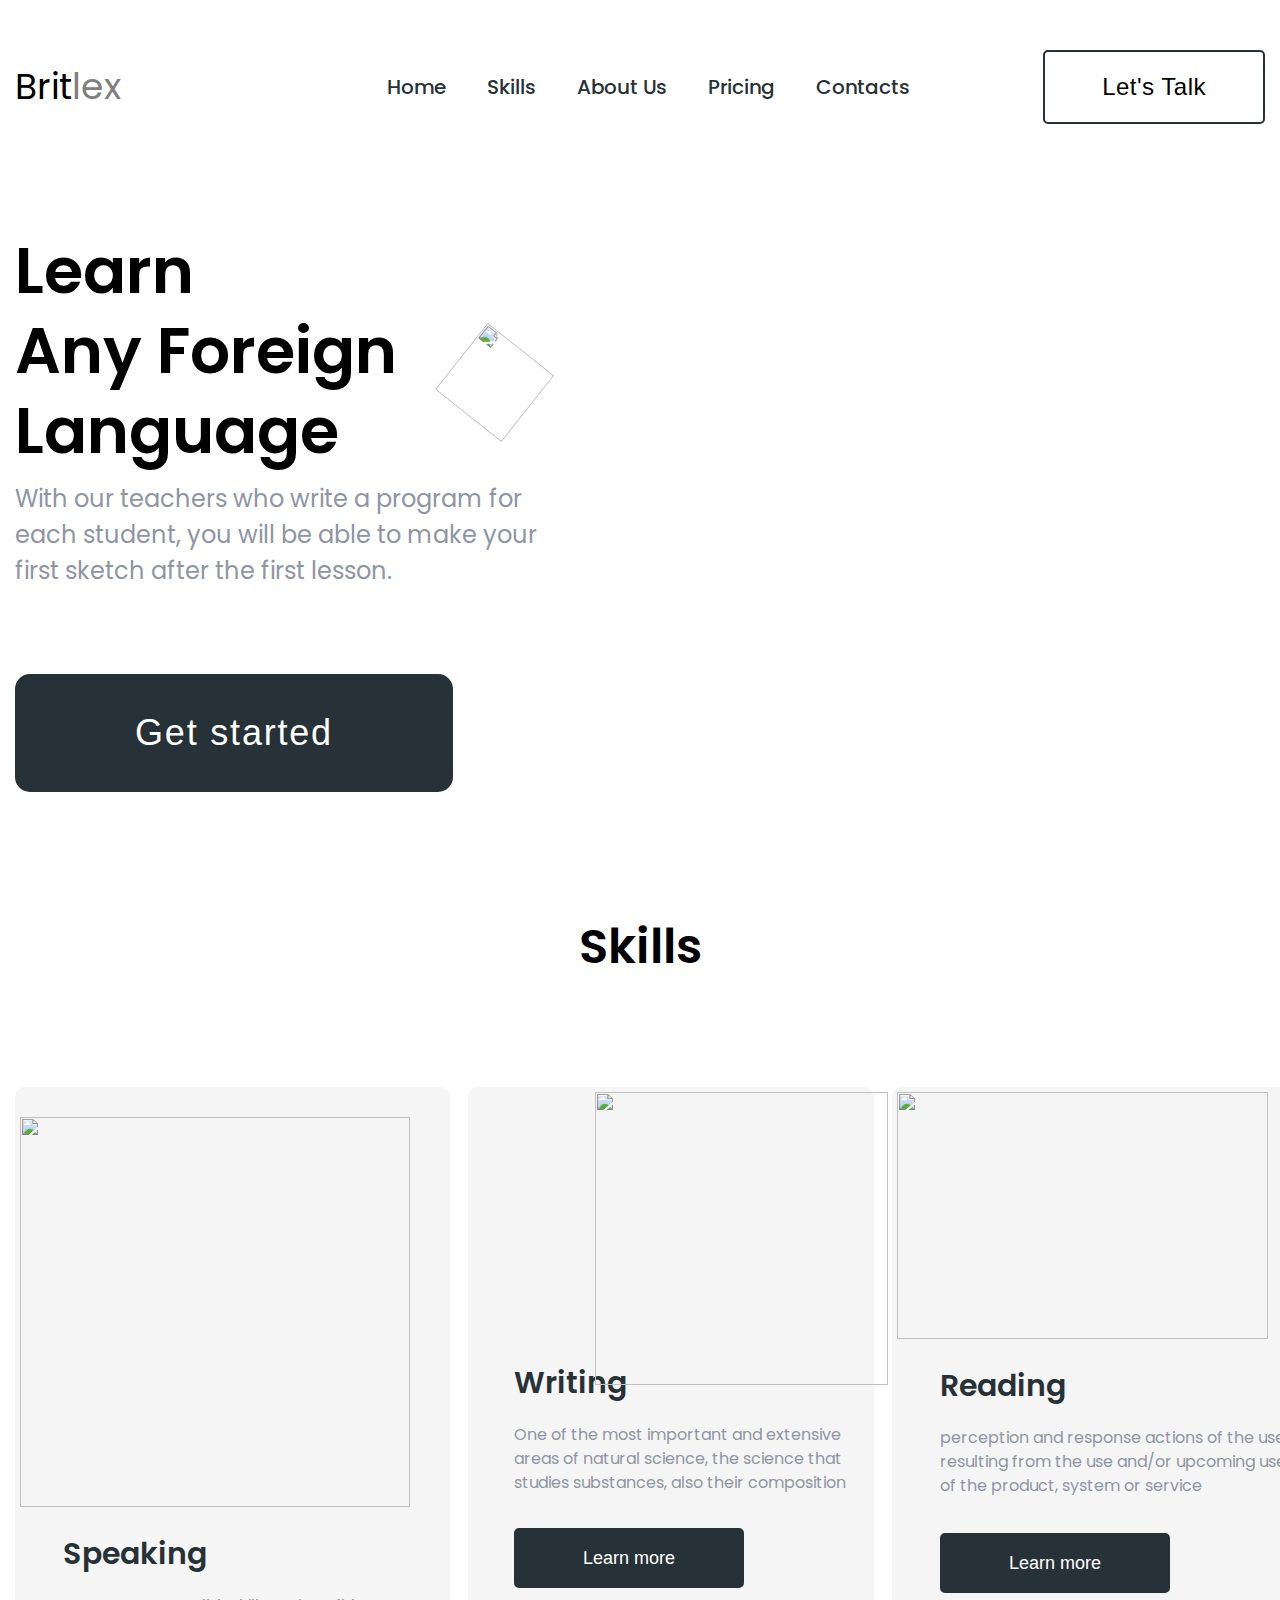
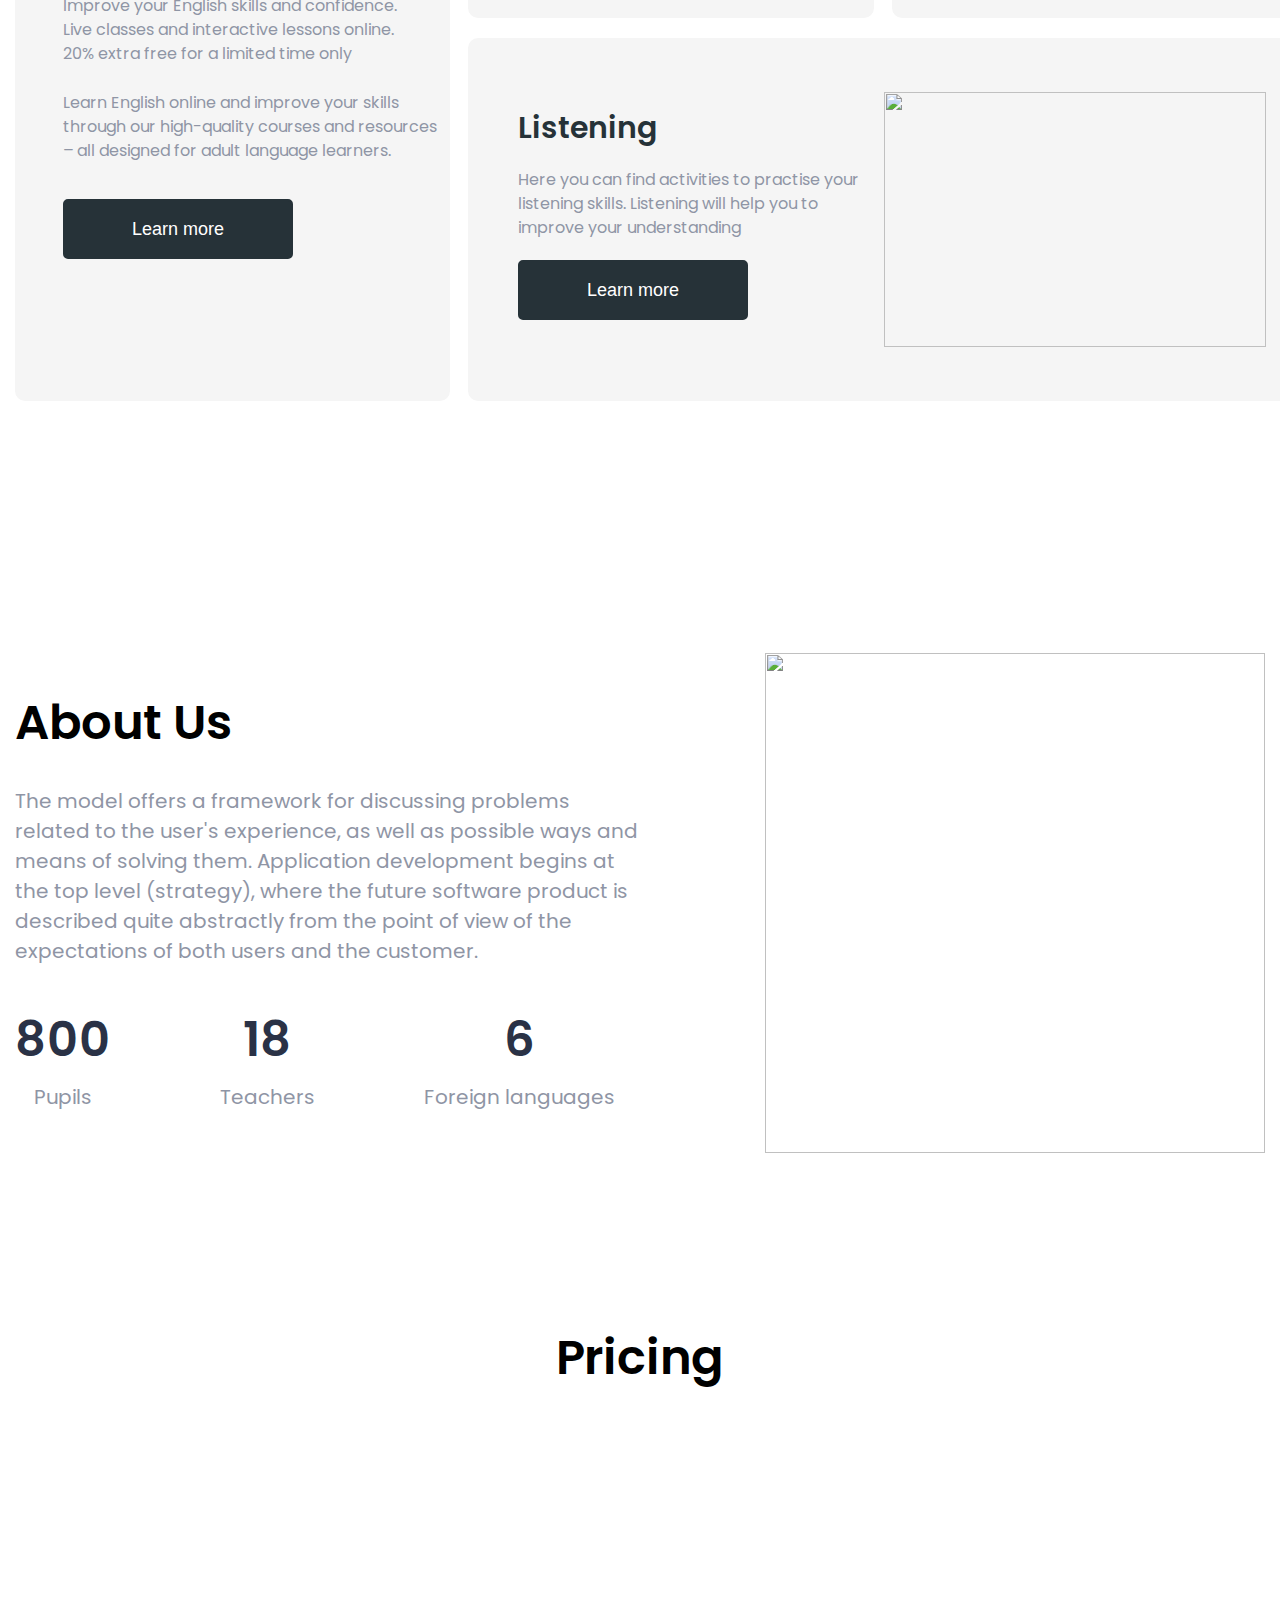
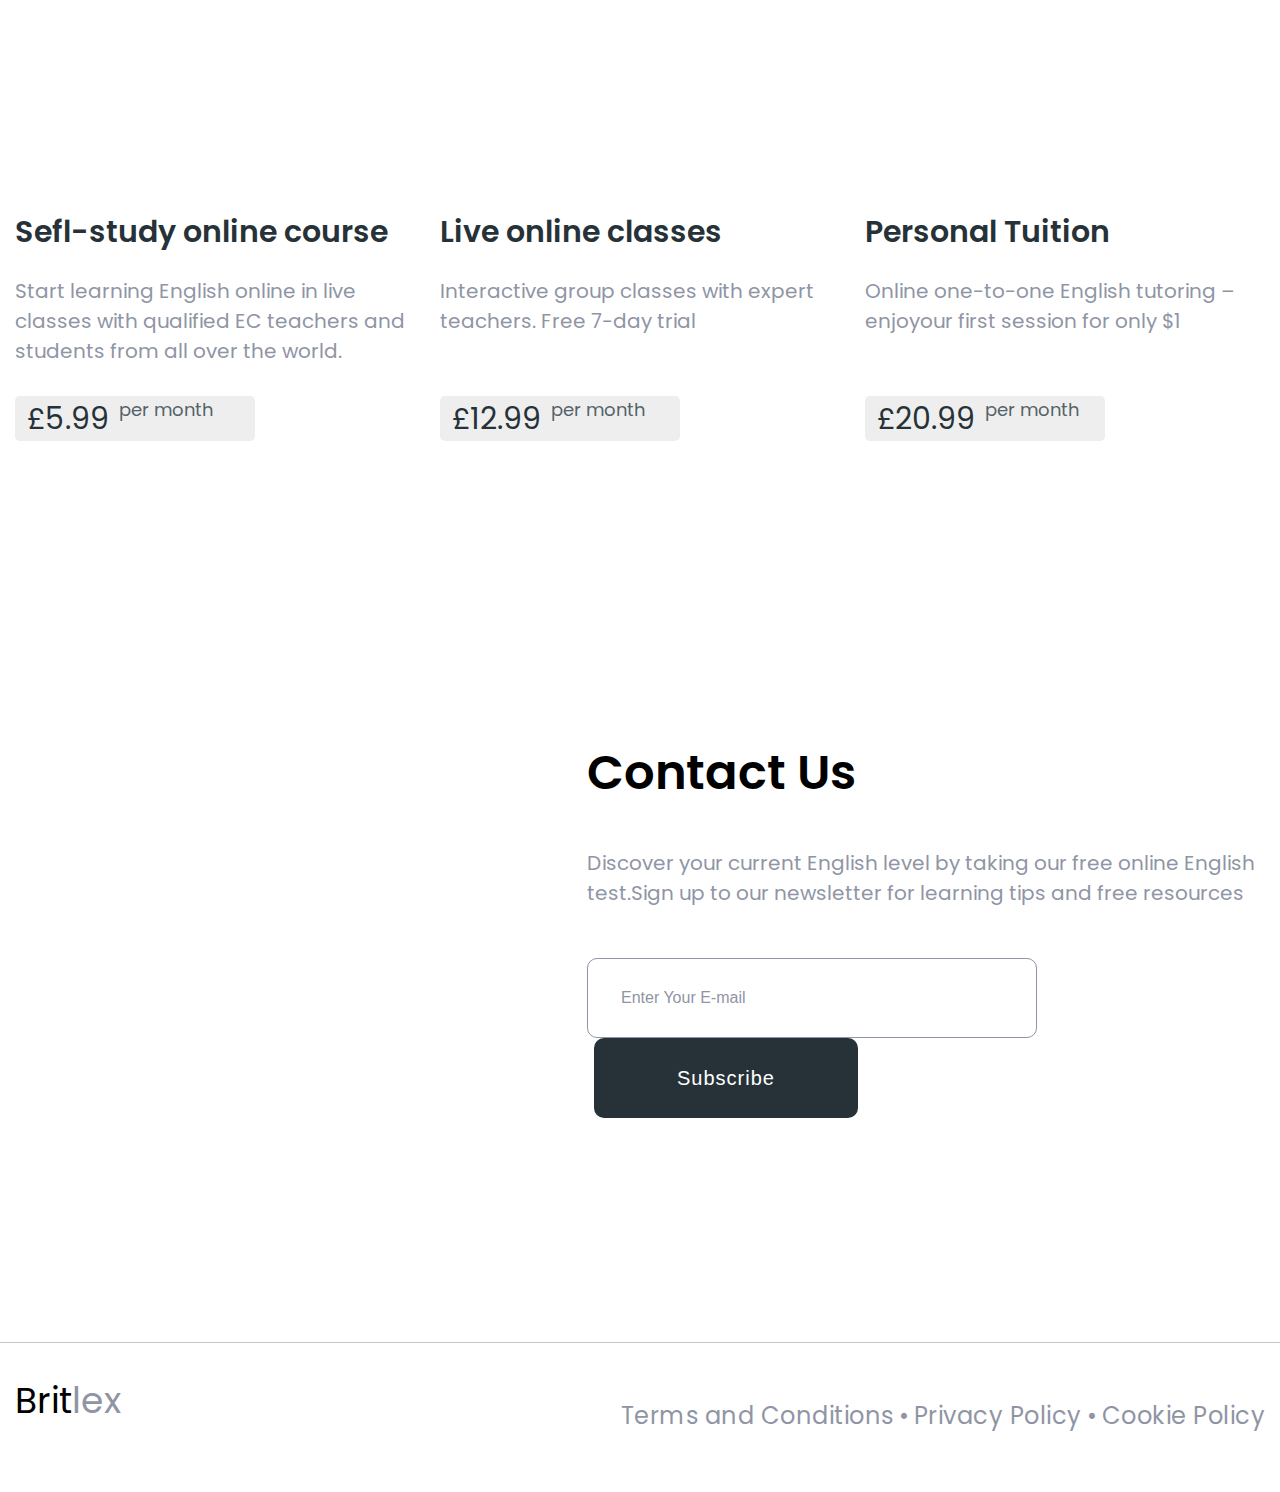
==== index.html @ 501314ec "1321" ====
<!DOCTYPE html>
<html lang="en">
<head>
    <meta charset="UTF-8">
    <meta http-equiv="X-UA-Compatible" content="IE=edge">
    <meta name="viewport" content="width=device-width, initial-scale=1.0">
    <title>Document</title>
    <link rel="stylesheet" href="styles/index.css">
</head>
<body>
    <header class="header header--main">
        <div class="container header__container">
            <a href="#" class="logo">Brit<span>lex</span></a>
            <div class="header__burger">
                <span></span>
            </div>
        <nav class="nav">
            <ul class="nav__list list-reset">
                <li class="nav__item"><a href="#" class="nav__link">Home</a></li>
                <li class="nav__item"><a href="#" class="nav__link">Skills</a></li>
                <li class="nav__item"><a href="#" class="nav__link">About Us </a></li>
                <li class="nav__item"><a href="#" class="nav__link"> Pricing</a></li>
                <li class="nav__item"><a href="#" class="nav__link">Contacts</a></li>
            </ul>
        </nav>
            <button class="btn-reset header__btn">Let's Talk</button>
        </div>
    </header>
    <section class="hero">
        <div class="container">
        <div class="hero__text">
           <div class="hero__text__head">
            <h1 class="hero__text__head__main">Learn<br> Any Foreign<br> Language</h1>
            <img class="hero__text__head__img" src="resorces/hero-bulb.png" alt="">
           </div>
            <p class="hero__descr">With our teachers who write a program for each student, you will be able to make your first sketch after the first lesson.</p>
            <button class="btn-reset hero__button">Get started</button>
        </div>
        <div class="hero__content">
            <img src="resorces/hero-img.png" alt="" class="hero__img">
        </div>
    </div>    
    </section>
    <section class="skills">
        <div class="container">
            <h2 class="skills__text">Skills</h2>
            <div class="skills__blocks">
                <div class="skills__blocks-item item__speaking">
                    <div class="speaking-img">
                    <img src="resorces/speaking.png" alt="" class="item__speaking-img">
                    </div>
                    <div class="speaking-text">
                    <h6 class="skills__blocks-text ">Speaking</h6>
                    <p class="skills__blocks-descr ">Improve your English skills and confidence. Live classes and interactive lessons online. 20% extra free for a limited time only</p>
                    <p class="skills__blocks-descr__second">Learn English online and improve your skills through our high-quality courses and resources – all designed for adult language learners.</p>
                    <button class="btn-reset skills__btn">Learn more</button>
                    </div>
                </div>
                <div class="skills__blocks-item item__writing">
                    <div class="writing-img">
                    <img src="resorces/writing.png" alt="" class="item__writing-img">
                </div>
                <div class="writing-text">
                    <h6 class="skills__blocks-text ">Writing</h6>
                    <p class="skills__blocks-descr">One of the most important and extensive areas of natural science, the science that studies substances, also their composition </p>
                    <button class="btn-reset skills__btn" >Learn more</button>
                </div>
                </div>
                <div class="skills__blocks-item item__reading">
                    <div class="reading img">
                    <img src="resorces/reading.png" alt="" class="item__reading-img">
                    </div>
                    <div class="reading-text">
                    <h6 class="skills__blocks-text">Reading</h6>
                    <p class="skills__blocks-descr">perception and response actions of the user resulting from the use and/or upcoming use of the product, system or service</p>
                    <button class="btn-reset skills__btn" >Learn more</button>
                </div>
                </div>
                <div class="skills__blocks-item item__listening">
                    <div class="listening-text">
                    <h6 class="skills__blocks-text">Listening</h6>
                    <p class="skills__blocks-descr">Here you can find activities to practise your listening skills. Listening will help you  to improve your understanding </p>
                    <button class="btn-reset skills__btn" >Learn more</button>
                    </div>
                    <div class="listening-img">
                    <img src="resorces/listening.png" alt="" class="item__listening-img">
                    </div>
                </div>
            </div>
        </div>
    </section>
    <section class="about">
        <div class="container">
            <div class="about__blocks-text">
            <h2 class="about__text">About Us</h2>
            <p class="about__text-descr">The model offers a framework for discussing problems related to the user's experience, as well as possible ways and means of solving them. Application development begins at the top level (strategy), where the future software product is described quite abstractly from the point of view of the expectations of both users and the customer.
                <div class="about__text-info">
                    <p class="about-info">800<br><span>Pupils</span></p>
                    <p class="about-info">18<br><span>Teachers</span></p>
                    <p class="about-info">6<br><span>Foreign languages</span></p>
                </div>
            </p>
            </div>
            <div class="about__blocks-img">
                <img class="about-img" src="resorces/about.png" alt="">
            </div>
        </div>
    </section>
    <section class="pricing">
        <div class="container">
        <h1 class="pricing-head">Pricing</h1>
        <div class="pricing__blocks">
            <div class="pricing__blocks-list">
                <div class="pricing__blocks-items">
                <img src="resorces/pricing-self.png" alt="" class="pricing__blocks-item">
            </div>
                <h2 class="pricing__blocks-head">Sefl-study online course</h2>
                <p class="pricing__blocks-descr ">Start learning English online in live classes with qualified EC teachers and students from all over the world.</p>
                <p class="pricing__blocks-prices "> £5.99 <span>per month</span></p>
            </div>
            <div class="pricing__blocks-list">
                <div class="pricing__blocks-items">
                <img src="resorces/pricing-classes.png" alt="" class="pricing__blocks-item">
                </div>
                <h2 class="pricing__blocks-head pricing-item">Live online classes</h2>
                <p class="pricing__blocks-descr ">Interactive group classes with expert teachers. Free 7-day trial</p>
                <p class="pricing__blocks-prices ">£12.99 <span>per month</span></p>
            </div>
            <div class="pricing__blocks-list">
                <div class="pricing__blocks-items">
                <img src="resorces/pricing-personal.png" alt="" class="pricing__blocks-item">
            </div>
                <h2 class="pricing__blocks-head ">Personal Tuition</h2>
                <p class="pricing__blocks-descr ">Online one-to-one English tutoring – enjoyour first session for only $1</p>
                <p class="pricing__blocks-prices ">£20.99 <span> per month</span></p>
            </div>
        </div>
        </div>
    </section>

    <section class="contacts">
        <div class="container">
            <div class="contacts__block-img">
                <img src="resorces/contacts.png" alt="" class="contacts-img">
            </div>
            <div class="contacts__block-main">
                <h2 class="contacts-head">Contact Us</h2>
                <p class="contacts-descr">Discover your current English level by taking our free online English test.Sign up to our newsletter for learning tips and free resources</p>
                <div class="contacts__block-email">
                    <input type="email" class="contacts-mail" name="user_mail"value="Enter Your E-mail">
                    <button class="btn-reset contacts-btn">Subscribe</button>
                </div>
            </div>
        </div>
    </section>
    <section class="privacy">
        <div class="container">
            <div class="privacy-logo">
                <a href="#" class="privacy-logo__text">Brit<span>lex</span></a>
            </div>
            <div class="privacy-links__list">
                <nav class="privacy-nav">
                <ul class="privacy-nav__list list-reset">
                <li class="privacy-nav__item"><a href="#" class="privacy-nav__link">Terms and Conditions</a><span>•</span></li>
                <li class="privacy-nav__item"><a href="#" class="privacy-nav__link">Privacy Policy</a><span>•</span></li>
                <li class="privacy-nav__item"><a href="#" class="privacy-nav__link">Cookie Policy</a></li>
                </ul>
                </nav>
            </div>
        </div>
    </section>
    <script src="scripts/scripts.js"></script>
</body>
</html>
---- styles/index.css ----
@import url("https://fonts.googleapis.com/css2?family=Poppins:wght@300;400;500;600&display=swap");
html {
  -webkit-box-sizing: border-box;
          box-sizing: border-box;
}

*,
*::before,
*::after {
  -webkit-box-sizing: inherit;
          box-sizing: inherit;
}

body {
  margin: 0;
  font-family: "Poppins", sans-serif;
}

img {
  max-width: 100%;
}

h6, h5, h4, h3, h2, h1, p {
  margin: 0;
}

a {
  text-decoration: none;
}

.container {
  margin: 0 auto;
  padding: 0 15px;
  max-width: 1370px;
}

.list-reset {
  list-style: none;
  margin: 0;
  padding: 0;
}

.btn-reset {
  border: none;
  padding: 0;
  background: transparent;
  cursor: pointer;
}

.header {
  padding: 50px 0;
}

.header__container {
  display: -webkit-box;
  display: -ms-flexbox;
  display: flex;
  -webkit-box-align: center;
      -ms-flex-align: center;
          align-items: center;
  display: flex;
  align-items: center;
  -webkit-box-pack: justify;
      -ms-flex-pack: justify;
          justify-content: space-between;
}

.header--main {
  background-color: #fff;
}

.header .logo {
  color: black;
  font-style: normal;
  font-weight: normal;
  font-size: 36px;
  line-height: 54px;
}

.header .logo span {
  color: grey;
}

.header__btn {
  border: 2px solid #263238;
  -webkit-box-sizing: border-box;
          box-sizing: border-box;
  border-radius: 5px;
  padding: 17px 57px;
  font-size: 24px;
  line-height: 36px;
  letter-spacing: 0.5px;
  font-weight: 400;
  color: black;
}

.header__btn:hover {
  background-color: #263238;
  color: white;
  -webkit-transition: 0.3s;
  transition: 0.3s;
}

.nav__list {
  display: -webkit-box;
  display: -ms-flexbox;
  display: flex;
  -webkit-box-align: center;
      -ms-flex-align: center;
          align-items: center;
}

.nav__item:not(:last-child) {
  margin-right: 41px;
}

.nav__link {
  color: #263238;
  font-style: normal;
  font-weight: 500;
  font-size: 20px;
  line-height: 30px;
}

.hero {
  padding-bottom: 60px;
}

.hero .container {
  display: -ms-grid;
  display: grid;
  -ms-grid-columns: 50% 50%;
      grid-template-columns: 50% 50%;
}

.hero__text {
  padding-top: 66px;
  display: -ms-grid;
  display: grid;
  -ms-grid-rows: 221px 213px 133px;
      grid-template-rows: 221px 213px 133px;
}

.hero__text__head {
  display: -webkit-box;
  display: -ms-flexbox;
  display: flex;
  -webkit-box-align: center;
      -ms-flex-align: center;
          align-items: center;
}

.hero__text__head__main {
  font-style: normal;
  font-weight: 600;
  font-size: 64px;
  line-height: 80px;
}

.hero__text__head__img {
  margin-left: 55px;
  margin-top: 64px;
  width: 85.24px;
  height: 85.24px;
  -webkit-transform: rotate(38.44deg);
          transform: rotate(38.44deg);
}

.hero__descr {
  display: block;
  width: 550px;
  padding-top: 20px;
  padding-bottom: 10px;
  font-size: 24px;
  line-height: 36px;
  font-weight: 400;
  color: #8f95a5;
}

.hero__button {
  -webkit-box-sizing: border-box;
          box-sizing: border-box;
  border-radius: 15px;
  background-color: #263238;
  border: 3px solid #263238;
  padding: 17px 57px;
  font-weight: 300;
  font-size: 36px;
  line-height: 54px;
  width: 438px;
  height: 118px;
  color: white;
  letter-spacing: 1.8px;
}

.hero__button:hover {
  background-color: white;
  color: #263238;
  border: 3px solid #263238;
  -webkit-transition: 0.3s;
  transition: 0.3s;
}

.hero__content {
  padding-left: 10px;
}

.skills .container {
  padding-top: 40px;
}

.skills__text {
  font-weight: 600;
  font-size: 48px;
  line-height: 80px;
  text-align: center;
}

.skills__blocks {
  padding-top: 100px;
  display: -ms-grid;
  display: grid;
  -ms-grid-columns: 435px auto;
      grid-template-columns: 435px auto;
  -ms-grid-rows: 531px 363px;
      grid-template-rows: 531px 363px;
  grid-gap: 20px 18px;
}

.skills__blocks-text {
  font-weight: 600;
  font-size: 30px;
  line-height: 80px;
  color: #263238;
}

.skills__blocks-descrspan {
  padding-top: 10px;
}

.skills__blocks-descr {
  width: 355px;
  font-size: 16px;
  line-height: 24px;
  font-weight: 400;
  color: #8f95a5;
}

.skills__blocks-descr__second {
  padding-top: 25px;
  font-size: 16px;
  line-height: 24px;
  font-weight: 400;
  color: #8f95a5;
}

.skills__blocks-padding {
  padding-left: 43px;
}

.skills__blocks .item__speaking {
  -ms-grid-row: 1;
  -ms-grid-row-span: 2;
  -ms-grid-column: 1;
  grid-area: 1/1/3/1;
}

.skills__blocks .item__speaking-img {
  height: 390px;
  width: 390px;
}

.skills__blocks .item__writing {
  -ms-grid-row: 1;
  -ms-grid-column: 2;
  grid-area: 1/2/1/2;
}

.skills__blocks .item__writing-img {
  width: 293px;
  height: 293px;
}

.skills__blocks .item__reading {
  -ms-grid-row: 1;
  -ms-grid-row-span: 1;
  -ms-grid-column: 3;
  grid-area: 1/3/2/3;
}

.skills__blocks .item__reading-img {
  width: 371px;
  height: 247px;
}

.skills__blocks .item__listening {
  -ms-grid-row: 2;
  -ms-grid-row-span: 1;
  -ms-grid-column: 2;
  -ms-grid-column-span: 2;
  grid-area: 2/2/3/4;
  display: -ms-grid;
  display: grid;
  -ms-grid-columns: 1fr 1fr;
      grid-template-columns: 1fr 1fr;
}

.skills__blocks .item__listening-img {
  width: 382px;
  height: 255px;
}

.skills__blocks-item {
  background-color: #f5f5f5;
  padding: 5px;
  border-radius: 10px;
}

.skills__btn {
  color: white;
  border: 2px solid #263238;
  background-color: #263238;
  width: 230px;
  height: 60px;
  border-radius: 5px;
  font-weight: 500;
  font-size: 18px;
  line-height: 27px;
}

.skills__btn:hover {
  background-color: white;
  color: #263238;
  -webkit-transition: 0.3s;
  transition: 0.3s;
}

.speaking-img {
  padding-top: 25px;
}

.speaking-text {
  padding-left: 43px;
}

.speaking-text button {
  margin: 36px 0;
}

.writing-img {
  position: absolute;
  padding-left: 122px;
}

.writing-text {
  padding-top: 251px;
  padding-left: 41px;
}

.writing-text button {
  margin: 33px 0;
}

.reading-text {
  padding-left: 43px;
}

.reading-text button {
  margin: 35px 0;
}

.listening-img {
  display: -webkit-box;
  display: -ms-flexbox;
  display: flex;
  -webkit-box-align: center;
      -ms-flex-align: center;
          align-items: center;
}

.listening-text {
  padding-top: 45px;
  padding-left: 45px;
}

.listening-text button {
  margin: 20px 0;
}

.about {
  padding-top: 252px;
}

.about .container {
  display: -ms-grid;
  display: grid;
  -ms-grid-columns: 1fr 1fr;
      grid-template-columns: 1fr 1fr;
}

.about__text {
  padding-top: 30px;
  font-weight: 600;
  font-size: 48px;
  line-height: 80px;
  color: black;
}

.about__text-descr {
  font-size: 20px;
  line-height: 30px;
  font-weight: 400;
  color: #8f95a5;
  padding-top: 23px;
}

.about-img {
  width: 500px;
  height: 500px;
  float: right;
}

.about__text-info {
  width: 600px;
  display: -webkit-box;
  display: -ms-flexbox;
  display: flex;
  -webkit-box-pack: justify;
      -ms-flex-pack: justify;
          justify-content: space-between;
  -webkit-box-align: start;
      -ms-flex-align: start;
          align-items: flex-start;
  margin: 0;
  line-height: 1;
}

.about-info {
  padding-top: 50px;
  text-align: center;
  font-weight: 600;
  font-size: 48px;
  margin: 0;
  color: #2a3246;
}

.about-info span {
  margin: 0;
  font-weight: 400;
  font-size: 20px;
  color: #8f95a5;
}

.pricing {
  height: 700px;
}

.pricing-head {
  padding-top: 165px;
  text-align: center;
  font-weight: 600;
  font-size: 48px;
  line-height: 80px;
  color: black;
}

.pricing__blocks {
  padding-top: 50px;
  display: -webkit-box;
  display: -ms-flexbox;
  display: flex;
  -webkit-box-pack: justify;
      -ms-flex-pack: justify;
          justify-content: space-between;
}

.pricing__blocks-head {
  padding-top: 20px;
  font-weight: 600;
  font-size: 30px;
  line-height: 48px;
  color: #263238;
}

.pricing__blocks-descr {
  display: block;
  height: 90px;
  width: 400px;
  padding-top: 20px;
  font-weight: 400;
  font-size: 20px;
  line-height: 30px;
  color: #8f95a5;
}

.pricing__blocks-prices {
  padding-left: 12px;
  margin-top: 50px;
  width: 240px;
  height: 45px;
  font-weight: 400;
  font-size: 30px;
  line-height: 45px;
  color: #263238;
  border-radius: 5px;
  background-color: #eeeeee;
}

.pricing__blocks-prices span {
  padding-left: 10px;
  position: absolute;
  float: top;
  font-weight: normal;
  font-size: 18px;
  line-height: 27px;
  color: #546269;
}

.pricing__blocks-item {
  display: block;
  margin-left: auto;
  margin-right: auto;
}

.pricing__blocks-items {
  height: 340px;
}

.contacts {
  padding-top: 460px;
  padding-bottom: 200px;
}

.contacts .container {
  display: -ms-grid;
  display: grid;
  -ms-grid-columns: 1fr 2fr;
      grid-template-columns: 1fr 2fr;
  grid-column-gap: 95px;
}

.contacts__block-img {
  width: 477px;
  height: 429px;
}

.contacts__block-email {
  padding-top: 50px;
}

.contacts-head {
  padding-top: 20px;
  font-weight: 600;
  font-size: 48px;
  line-height: 80px;
  color: black;
}

.contacts-descr {
  padding-top: 35px;
  font-weight: 400;
  font-size: 20px;
  line-height: 30px;
  color: #8f95a5;
}

.contacts-mail {
  width: 450px;
  height: 80px;
  border: 1px solid #8F95A5;
  -webkit-box-sizing: border-box;
          box-sizing: border-box;
  border-radius: 10px;
  font-size: 16px;
  line-height: 24px;
  color: #8f95a5;
  padding-left: 33px;
}

.contacts-btn {
  margin-left: 7px;
  border: 0;
  width: 264px;
  height: 80px;
  font-weight: 500;
  font-size: 20px;
  line-height: 30px;
  letter-spacing: 1px;
  color: white;
  background-color: #263238;
  border-radius: 10px;
  border: 2px solid #263238;
}

.contacts-btn:hover {
  background-color: #fff;
  color: #263238;
  -webkit-transition: 0.3s;
  transition: 0.3s;
}

.privacy .container {
  border-top: 1px solid #c4c4c4;
  display: -webkit-box;
  display: -ms-flexbox;
  display: flex;
  -webkit-box-pack: justify;
      -ms-flex-pack: justify;
          justify-content: space-between;
}

.privacy-logo {
  padding-top: 31px;
  padding-bottom: 64px;
}

.privacy-logo__text {
  color: black;
  font-weight: 400;
  font-size: 36px;
  line-height: 54px;
}

.privacy-logo__text span {
  color: #8f95a5;
}

.privacy-nav {
  margin-top: 55px;
  margin-bottom: 55px;
}

.privacy-nav__list {
  display: -webkit-box;
  display: -ms-flexbox;
  display: flex;
}

.privacy-nav__item {
  margin-left: 5px;
  color: #8f95a5;
}

.privacy-nav__item span {
  margin-left: 5px;
  font-weight: normal;
  font-size: 24px;
  line-height: 36px;
}

.privacy-nav__link {
  color: #8f95a5;
  font-weight: normal;
  font-size: 24px;
  line-height: 36px;
  letter-spacing: 0.5px;
}
/*# sourceMappingURL=index.css.map */
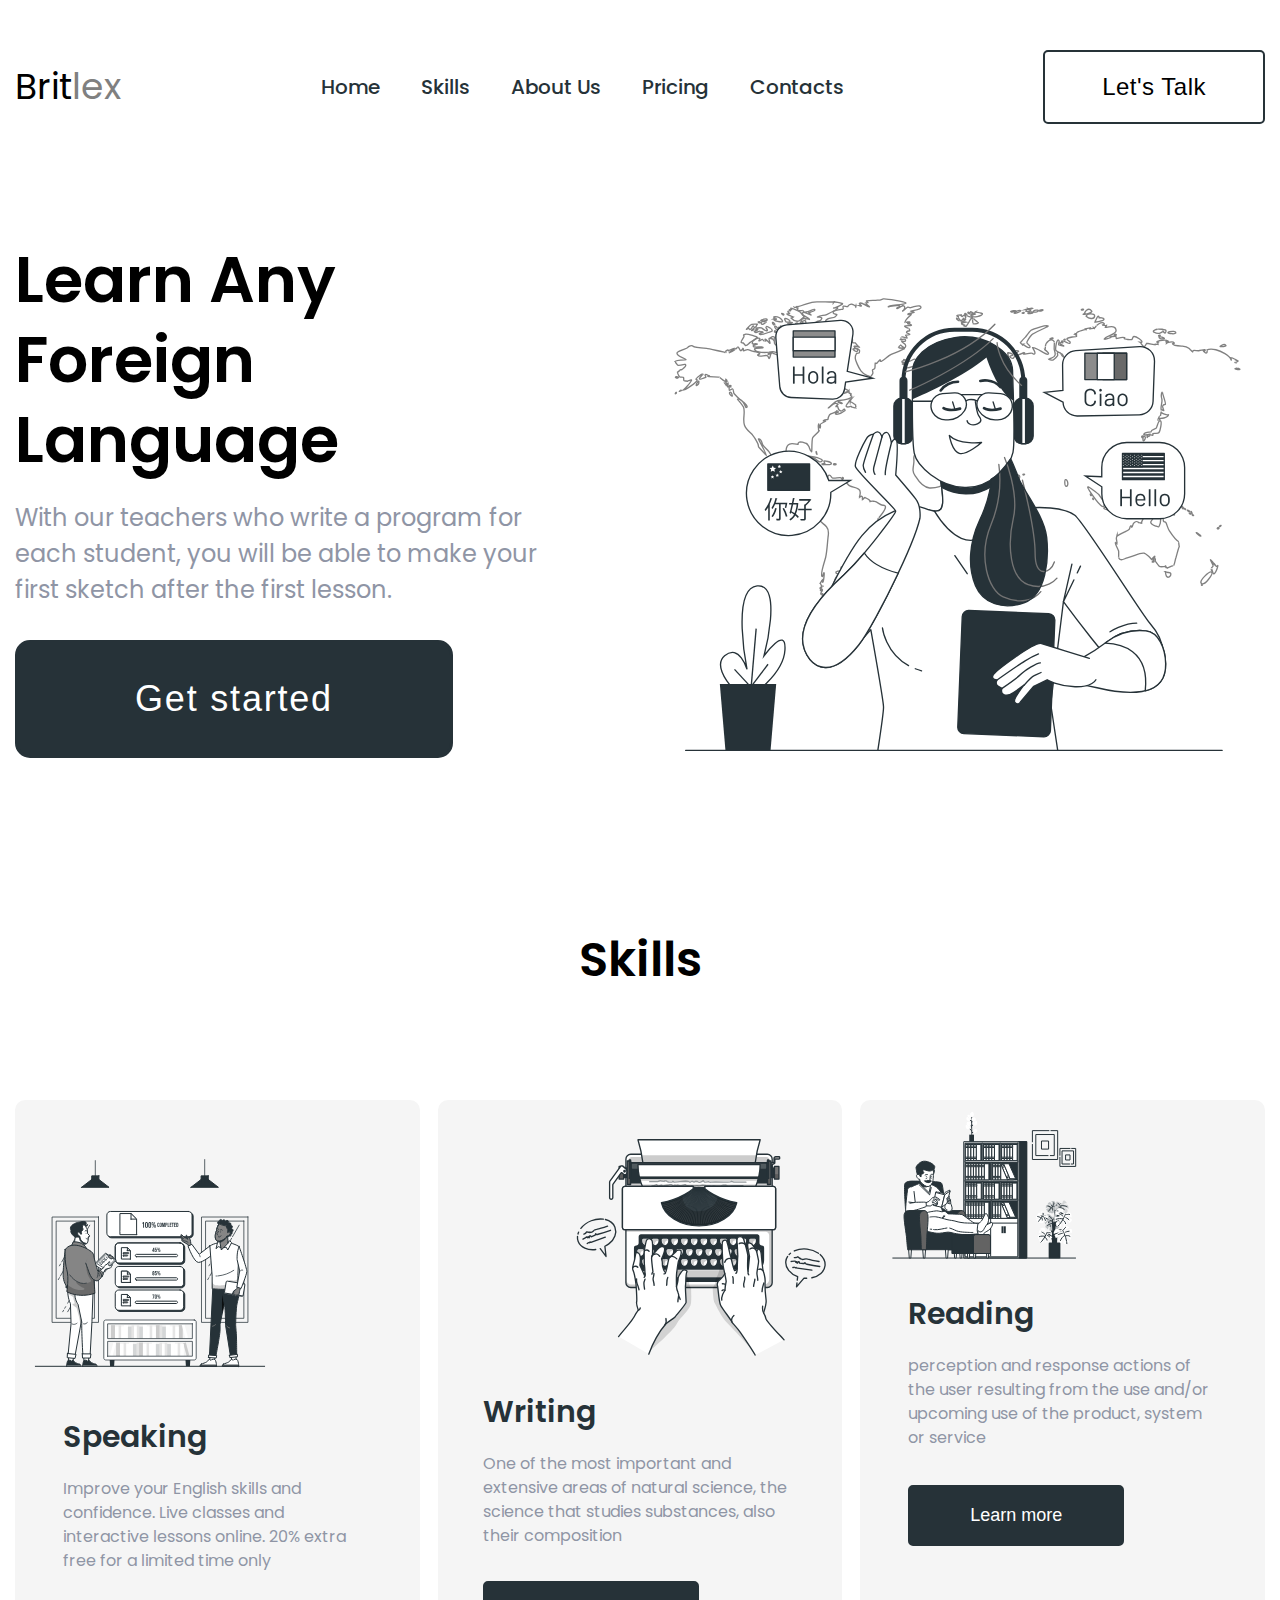
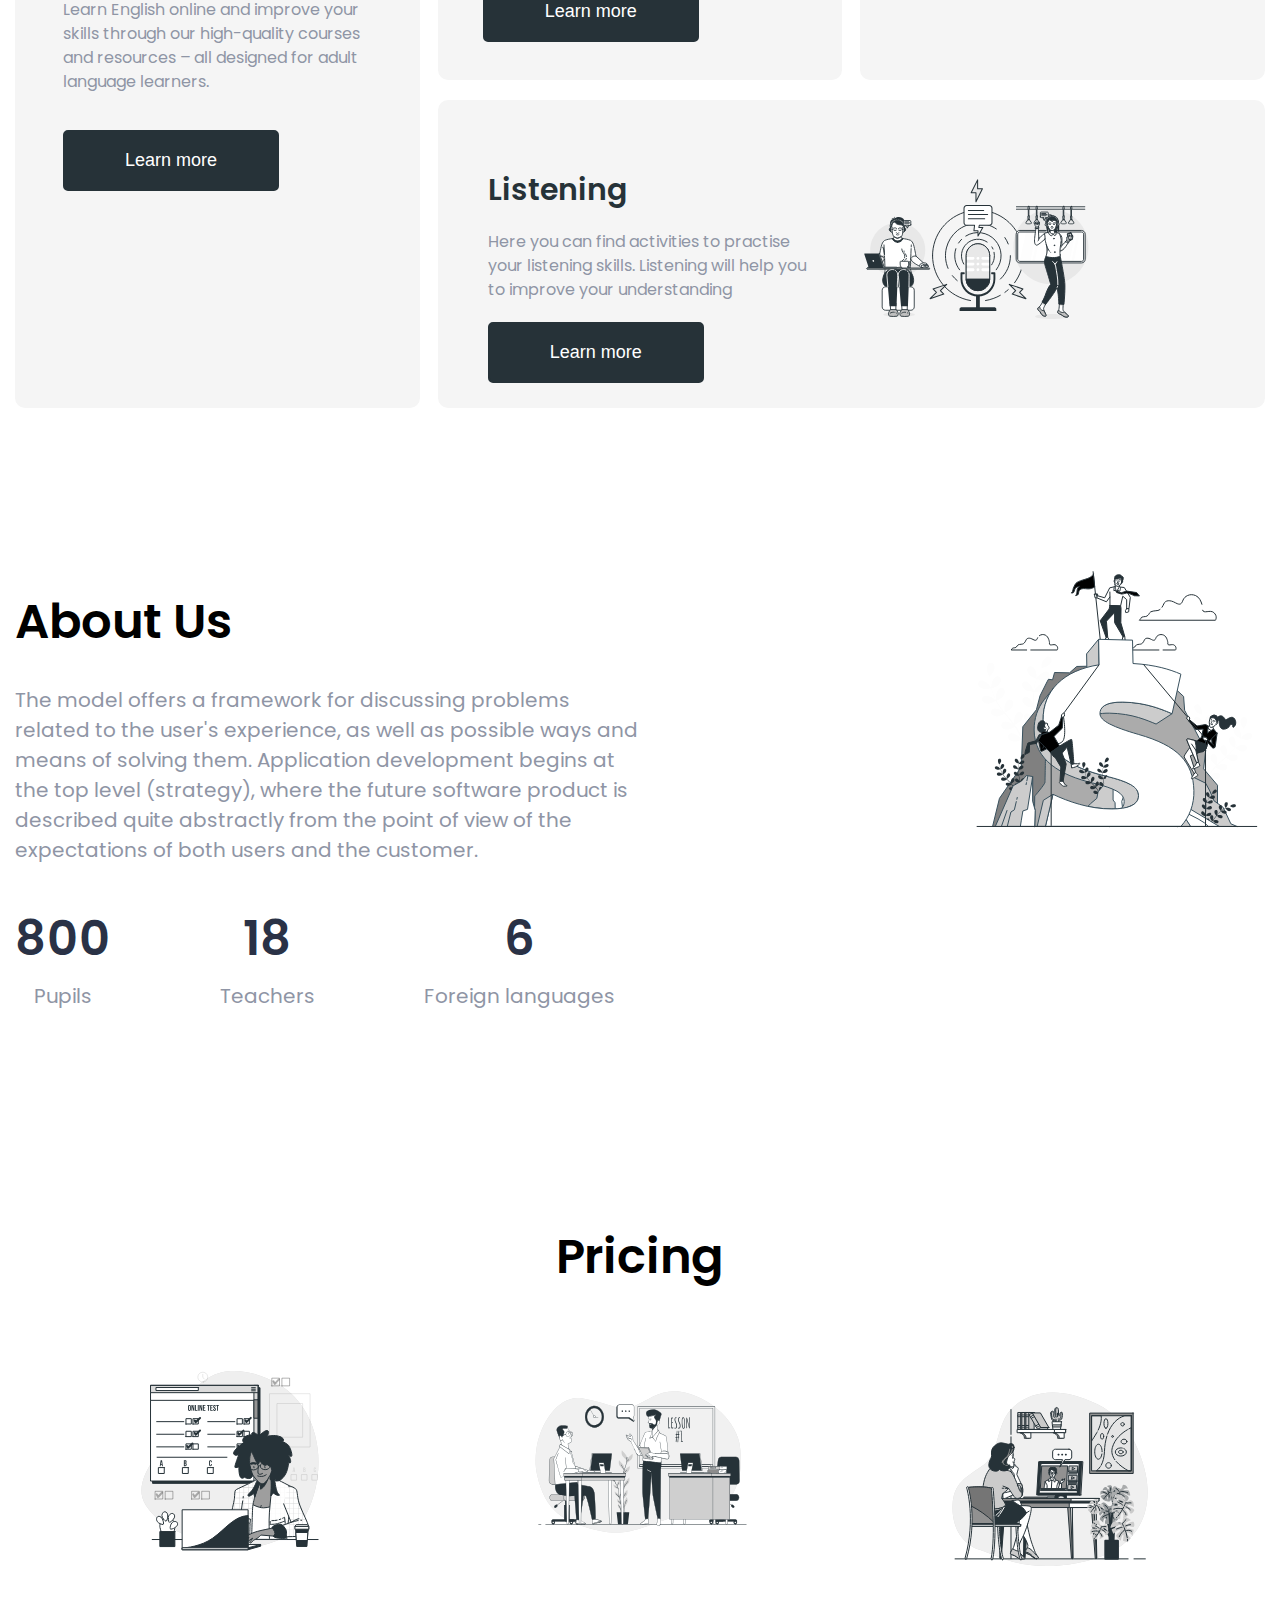
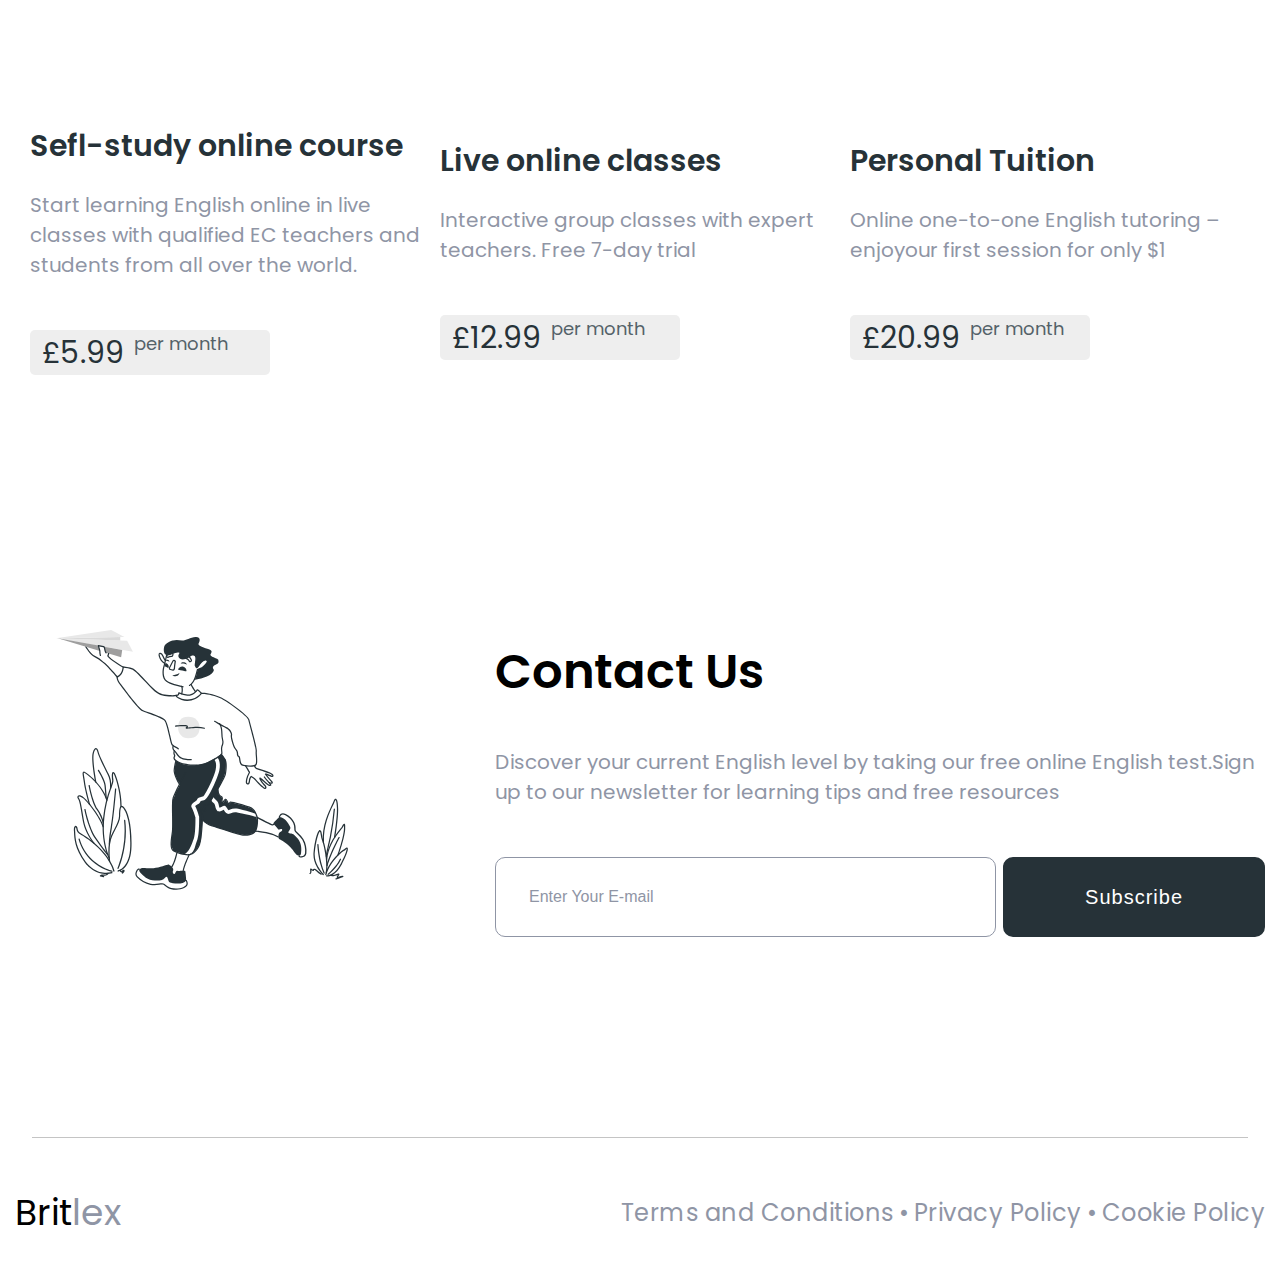
==== commit f75b3954: "1" ====
--- a/index.html
+++ b/index.html
@@ -10,34 +10,40 @@
 <body>
     <header class="header header--main">
         <div class="container header__container">
+            <div class="header__burger-blocks">
             <a href="#" class="logo">Brit<span>lex</span></a>
-            <div class="header__burger">
-                <span></span>
             </div>
+            <div class="header__burger-blocks">
         <nav class="nav">
             <ul class="nav__list list-reset">
                 <li class="nav__item"><a href="#" class="nav__link">Home</a></li>
                 <li class="nav__item"><a href="#" class="nav__link">Skills</a></li>
-                <li class="nav__item"><a href="#" class="nav__link">About Us </a></li>
-                <li class="nav__item"><a href="#" class="nav__link"> Pricing</a></li>
+                <li class="nav__item"><a href="#" class="nav__link">About Us</a></li>
+                <li class="nav__item"><a href="#" class="nav__link">Pricing</a></li>
                 <li class="nav__item"><a href="#" class="nav__link">Contacts</a></li>
             </ul>
         </nav>
+    </div>
+        <div class="header__burger-blocks">
             <button class="btn-reset header__btn">Let's Talk</button>
+            <div class="header__krest"></div>
+        </div>
+        </div>
+        <div class="header__burger">
+            <span></span>
         </div>
     </header>
     <section class="hero">
         <div class="container">
         <div class="hero__text">
            <div class="hero__text__head">
-            <h1 class="hero__text__head__main">Learn<br> Any Foreign<br> Language</h1>
-            <img class="hero__text__head__img" src="resorces/hero-bulb.png" alt="">
+            <h1 class="hero__text__head__main"><img class="hero__text__head__img" src="resorces/hero-bulb.png" alt="">Learn Any Foreign Language</h1>
            </div>
             <p class="hero__descr">With our teachers who write a program for each student, you will be able to make your first sketch after the first lesson.</p>
             <button class="btn-reset hero__button">Get started</button>
         </div>
         <div class="hero__content">
-            <img src="resorces/hero-img.png" alt="" class="hero__img">
+            <img src="resorces/hero-img.svg" alt="" class="hero__img">
         </div>
     </div>    
     </section>
@@ -47,7 +53,7 @@
             <div class="skills__blocks">
                 <div class="skills__blocks-item item__speaking">
                     <div class="speaking-img">
-                    <img src="resorces/speaking.png" alt="" class="item__speaking-img">
+                    <img src="resorces/speaking.svg" alt="" class="item__speaking-img">
                     </div>
                     <div class="speaking-text">
                     <h6 class="skills__blocks-text ">Speaking</h6>
@@ -58,7 +64,7 @@
                 </div>
                 <div class="skills__blocks-item item__writing">
                     <div class="writing-img">
-                    <img src="resorces/writing.png" alt="" class="item__writing-img">
+                    <img src="resorces/writing.svg" alt="" class="item__writing-img">
                 </div>
                 <div class="writing-text">
                     <h6 class="skills__blocks-text ">Writing</h6>
@@ -67,8 +73,8 @@
                 </div>
                 </div>
                 <div class="skills__blocks-item item__reading">
-                    <div class="reading img">
-                    <img src="resorces/reading.png" alt="" class="item__reading-img">
+                    <div class="reading-img">
+                    <img src="resorces/reading.svg" alt="" class="item__reading-img">
                     </div>
                     <div class="reading-text">
                     <h6 class="skills__blocks-text">Reading</h6>
@@ -83,7 +89,7 @@
                     <button class="btn-reset skills__btn" >Learn more</button>
                     </div>
                     <div class="listening-img">
-                    <img src="resorces/listening.png" alt="" class="item__listening-img">
+                    <img src="resorces/listening.svg" alt="" class="item__listening-img">
                     </div>
                 </div>
             </div>
@@ -93,16 +99,15 @@
         <div class="container">
             <div class="about__blocks-text">
             <h2 class="about__text">About Us</h2>
-            <p class="about__text-descr">The model offers a framework for discussing problems related to the user's experience, as well as possible ways and means of solving them. Application development begins at the top level (strategy), where the future software product is described quite abstractly from the point of view of the expectations of both users and the customer.
+            <p class="about__text-descr">The model offers a framework for discussing problems related to the user's experience, as well as possible ways and means of solving them. Application development begins at the top level (strategy), where the future software product is described quite abstractly from the point of view of the expectations of both users and the customer.</p>
                 <div class="about__text-info">
                     <p class="about-info">800<br><span>Pupils</span></p>
                     <p class="about-info">18<br><span>Teachers</span></p>
                     <p class="about-info">6<br><span>Foreign languages</span></p>
                 </div>
-            </p>
             </div>
             <div class="about__blocks-img">
-                <img class="about-img" src="resorces/about.png" alt="">
+                <img class="about-img" src="resorces/about.svg" alt="">
             </div>
         </div>
     </section>
@@ -112,7 +117,7 @@
         <div class="pricing__blocks">
             <div class="pricing__blocks-list">
                 <div class="pricing__blocks-items">
-                <img src="resorces/pricing-self.png" alt="" class="pricing__blocks-item">
+                <img src="resorces/pricing-self.svg" alt="" class="pricing__blocks-item">
             </div>
                 <h2 class="pricing__blocks-head">Sefl-study online course</h2>
                 <p class="pricing__blocks-descr ">Start learning English online in live classes with qualified EC teachers and students from all over the world.</p>
@@ -120,7 +125,7 @@
             </div>
             <div class="pricing__blocks-list">
                 <div class="pricing__blocks-items">
-                <img src="resorces/pricing-classes.png" alt="" class="pricing__blocks-item">
+                <img src="resorces/pricing-classes.svg" alt="" class="pricing__blocks-item">
                 </div>
                 <h2 class="pricing__blocks-head pricing-item">Live online classes</h2>
                 <p class="pricing__blocks-descr ">Interactive group classes with expert teachers. Free 7-day trial</p>
@@ -128,7 +133,7 @@
             </div>
             <div class="pricing__blocks-list">
                 <div class="pricing__blocks-items">
-                <img src="resorces/pricing-personal.png" alt="" class="pricing__blocks-item">
+                <img src="resorces/pricing-personal.svg" alt="" class="pricing__blocks-item">
             </div>
                 <h2 class="pricing__blocks-head ">Personal Tuition</h2>
                 <p class="pricing__blocks-descr ">Online one-to-one English tutoring – enjoyour first session for only $1</p>
@@ -141,7 +146,7 @@
     <section class="contacts">
         <div class="container">
             <div class="contacts__block-img">
-                <img src="resorces/contacts.png" alt="" class="contacts-img">
+                <img src="resorces/contacts.svg" alt="" class="contacts-img">
             </div>
             <div class="contacts__block-main">
                 <h2 class="contacts-head">Contact Us</h2>
@@ -154,6 +159,7 @@
         </div>
     </section>
     <section class="privacy">
+        <div class="privacy__psevdo"></div>
         <div class="container">
             <div class="privacy-logo">
                 <a href="#" class="privacy-logo__text">Brit<span>lex</span></a>
@@ -163,7 +169,7 @@
                 <ul class="privacy-nav__list list-reset">
                 <li class="privacy-nav__item"><a href="#" class="privacy-nav__link">Terms and Conditions</a><span>•</span></li>
                 <li class="privacy-nav__item"><a href="#" class="privacy-nav__link">Privacy Policy</a><span>•</span></li>
-                <li class="privacy-nav__item"><a href="#" class="privacy-nav__link">Cookie Policy</a></li>
+                <li class="privacy-nav__item"><a href="#" class="privacy-nav__link">Cookie Policy </a></li>
                 </ul>
                 </nav>
             </div>
--- a/styles/index.css
+++ b/styles/index.css
@@ -75,9 +75,11 @@
   font-weight: normal;
   font-size: 36px;
   line-height: 54px;
-}
-
-.header .logo span {
+  position: relative;
+  z-index: 6;
+}
+
+.header span {
   color: grey;
 }
 
@@ -101,6 +103,10 @@
   transition: 0.3s;
 }
 
+.nav {
+  max-width: 1370px;
+}
+
 .nav__list {
   display: -webkit-box;
   display: -ms-flexbox;
@@ -120,37 +126,248 @@
   font-weight: 500;
   font-size: 20px;
   line-height: 30px;
+  position: relative;
+}
+
+.nav__link::after {
+  content: "";
+  display: block;
+  width: 100%;
+  height: 2px;
+  background-color: #263238;
+  position: absolute;
+  opacity: 0;
+  -webkit-transition: opacity .2s linear;
+  transition: opacity .2s linear;
+}
+
+.nav__link:hover:after {
+  opacity: 1;
+}
+
+@media (max-width: 992px) {
+  .header .logo {
+    font-weight: normal;
+    font-size: 30px;
+    line-height: 45px;
+  }
+  .header__btn {
+    font-size: 18px;
+    line-height: 27px;
+    max-width: 160px;
+    max-height: 50px;
+    padding: 10px 35px;
+  }
+  .nav__link {
+    font-weight: 500;
+    font-size: 16px;
+    line-height: 24px;
+  }
+}
+
+.header__burger {
+  display: none;
+}
+
+@media (max-width: 767px) {
+  .logo {
+    font-weight: 400;
+    font-size: 30px;
+    line-height: 45px;
+    width: 100%;
+  }
+  .logo ::after {
+    content: "";
+    position: absolute;
+    display: block;
+    height: 1px;
+    background-color: #C4C4C4;
+    width: 430%;
+    margin-top: 20%;
+  }
+  .header__container {
+    position: fixed;
+    display: -webkit-box;
+    display: -ms-flexbox;
+    display: flex;
+    -webkit-box-orient: vertical;
+    -webkit-box-direction: normal;
+        -ms-flex-direction: column;
+            flex-direction: column;
+    -webkit-box-align: start;
+        -ms-flex-align: start;
+            align-items: flex-start;
+    -webkit-box-pack: start;
+        -ms-flex-pack: start;
+            justify-content: flex-start;
+    width: 60%;
+    height: 100%;
+    background-color: #fff;
+    top: 0;
+    z-index: 5;
+  }
+  .header__krest {
+    display: block;
+    position: relative;
+    width: 30px;
+    height: 20px;
+    z-index: 10;
+    margin-left: 90%;
+    margin-top: -125%;
+  }
+  .header__krest::before {
+    content: "";
+    position: absolute;
+    background-color: #39515e;
+    width: 100%;
+    height: 3px;
+    top: 0;
+    left: 0;
+    border-radius: 1px;
+    z-index: 10;
+    -webkit-transform: rotate(-45deg);
+            transform: rotate(-45deg);
+  }
+  .header__krest::after {
+    content: "";
+    position: absolute;
+    background-color: #39515e;
+    width: 100%;
+    height: 3px;
+    left: 0;
+    border-radius: 1px;
+    z-index: 10;
+    -webkit-transform: rotate(45deg);
+            transform: rotate(45deg);
+  }
+  .header__burger {
+    float: right;
+    right: 40px;
+    display: block;
+    position: relative;
+    width: 30px;
+    height: 20px;
+    z-index: 7;
+  }
+  .header__burger-blocks {
+    width: 100%;
+    padding-top: 40px;
+    padding-left: 40px;
+  }
+  .header__burger::before {
+    content: "";
+    position: absolute;
+    background-color: #39515e;
+    width: 100%;
+    height: 3px;
+    top: 0;
+    left: 0;
+    border-radius: 1px;
+    z-index: 5;
+  }
+  .header__burger::after {
+    content: "";
+    position: absolute;
+    background-color: #39515e;
+    width: 70%;
+    height: 3px;
+    bottom: 0;
+    left: 0;
+    border-radius: 1px;
+    z-index: 5;
+  }
+  .header__burger span {
+    content: "";
+    position: absolute;
+    background-color: #39515e;
+    width: 100%;
+    height: 3px;
+    left: 0;
+    bottom: 9px;
+    border-radius: 1px;
+    z-index: 5;
+  }
+  .header::after {
+    content: "";
+    display: block;
+    position: absolute;
+    z-index: 4;
+    width: 100%;
+    height: 100%;
+    background-color: #07222FB2;
+    top: 0;
+  }
+  .header__btn {
+    max-width: 210px;
+    max-height: 60px;
+    padding: 15px 60px;
+    font-weight: 400;
+    font-size: 18px;
+    line-height: 27px;
+  }
+  .nav {
+    top: 0;
+    left: 0;
+    width: 50%;
+    height: 100%;
+    background-color: white;
+    z-index: 5;
+  }
+  .nav__item {
+    display: block;
+    margin-right: 0;
+    -webkit-box-align: start;
+        -ms-flex-align: start;
+            align-items: flex-start;
+  }
+  .nav__list {
+    width: 100%;
+    display: block;
+    display: -webkit-box;
+    display: -ms-flexbox;
+    display: flex;
+    -webkit-box-orient: vertical;
+    -webkit-box-direction: normal;
+        -ms-flex-direction: column;
+            flex-direction: column;
+    -webkit-box-align: start;
+        -ms-flex-align: start;
+            align-items: flex-start;
+  }
+  .nav__link {
+    font-weight: 500;
+    font-size: 22px;
+    line-height: 60px;
+  }
 }
 
 .hero {
+  max-height: 900px;
   padding-bottom: 60px;
 }
 
 .hero .container {
   display: -ms-grid;
   display: grid;
-  -ms-grid-columns: 50% 50%;
-      grid-template-columns: 50% 50%;
+  -ms-grid-columns: 1fr 1fr;
+      grid-template-columns: 1fr 1fr;
 }
 
 .hero__text {
   padding-top: 66px;
   display: -ms-grid;
   display: grid;
-  -ms-grid-rows: 221px 213px 133px;
-      grid-template-rows: 221px 213px 133px;
+  -ms-grid-rows: 1.2fr 0.7fr 1fr;
+      grid-template-rows: 1.2fr 0.7fr 1fr;
 }
 
 .hero__text__head {
-  display: -webkit-box;
-  display: -ms-flexbox;
-  display: flex;
-  -webkit-box-align: center;
-      -ms-flex-align: center;
-          align-items: center;
+  display: block;
+  max-width: 500px;
 }
 
 .hero__text__head__main {
+  width: 100%;
   font-style: normal;
   font-weight: 600;
   font-size: 64px;
@@ -158,18 +375,18 @@
 }
 
 .hero__text__head__img {
-  margin-left: 55px;
-  margin-top: 64px;
-  width: 85.24px;
-  height: 85.24px;
+  margin: 70px 0 7px 7px;
+  float: right;
+  max-width: 85.24px;
+  max-height: 85.24px;
   -webkit-transform: rotate(38.44deg);
           transform: rotate(38.44deg);
 }
 
 .hero__descr {
+  padding-top: 20px;
   display: block;
-  width: 550px;
-  padding-top: 20px;
+  max-width: 550px;
   padding-bottom: 10px;
   font-size: 24px;
   line-height: 36px;
@@ -178,6 +395,7 @@
 }
 
 .hero__button {
+  margin-top: 20px;
   -webkit-box-sizing: border-box;
           box-sizing: border-box;
   border-radius: 15px;
@@ -187,8 +405,8 @@
   font-weight: 300;
   font-size: 36px;
   line-height: 54px;
-  width: 438px;
-  height: 118px;
+  max-width: 438px;
+  max-height: 118px;
   color: white;
   letter-spacing: 1.8px;
 }
@@ -202,10 +420,55 @@
 }
 
 .hero__content {
+  position: relative;
+  display: block;
+  max-width: 660px;
+  max-height: 660px;
   padding-left: 10px;
 }
 
+.hero__content img {
+  width: 100%;
+  height: 100%;
+}
+
+@media (max-width: 992px) {
+  .hero__text {
+    padding-top: 40px;
+  }
+  .hero__text__head {
+    max-height: 200px;
+  }
+  .hero__text__head__main {
+    display: block;
+    font-weight: 600;
+    font-size: 48px;
+    line-height: 64px;
+    max-width: 85%;
+  }
+  .hero__text__head__img {
+    max-width: 58.71px;
+    max-height: 58.71px;
+  }
+  .hero__descr {
+    display: block;
+    font-weight: 400;
+    font-size: 20px;
+    line-height: 30px;
+    max-width: 400px;
+    max-height: 130px;
+  }
+  .hero__button {
+    font-weight: 400;
+    font-size: 24px;
+    line-height: 36px;
+    max-width: 292px;
+    max-height: 80px;
+  }
+}
+
 .skills .container {
+  max-width: 1370px;
   padding-top: 40px;
 }
 
@@ -217,13 +480,14 @@
 }
 
 .skills__blocks {
+  max-height: 900px;
   padding-top: 100px;
   display: -ms-grid;
   display: grid;
-  -ms-grid-columns: 435px auto;
-      grid-template-columns: 435px auto;
-  -ms-grid-rows: 531px 363px;
-      grid-template-rows: 531px 363px;
+  -ms-grid-columns: 1fr 1fr 1fr;
+      grid-template-columns: 1fr 1fr 1fr;
+  -ms-grid-rows: 1fr 1fr;
+      grid-template-rows: 1fr 1fr;
   grid-gap: 20px 18px;
 }
 
@@ -239,7 +503,8 @@
 }
 
 .skills__blocks-descr {
-  width: 355px;
+  max-width: 355px;
+  max-height: 100%;
   font-size: 16px;
   line-height: 24px;
   font-weight: 400;
@@ -247,6 +512,8 @@
 }
 
 .skills__blocks-descr__second {
+  max-width: 355px;
+  max-height: 100%;
   padding-top: 25px;
   font-size: 16px;
   line-height: 24px;
@@ -256,6 +523,7 @@
 
 .skills__blocks-padding {
   padding-left: 43px;
+  padding-right: 43px;
 }
 
 .skills__blocks .item__speaking {
@@ -266,8 +534,8 @@
 }
 
 .skills__blocks .item__speaking-img {
-  height: 390px;
-  width: 390px;
+  max-height: 390px;
+  max-width: 100%;
 }
 
 .skills__blocks .item__writing {
@@ -277,8 +545,8 @@
 }
 
 .skills__blocks .item__writing-img {
-  width: 293px;
-  height: 293px;
+  max-width: 100%;
+  max-height: 100%;
 }
 
 .skills__blocks .item__reading {
@@ -289,8 +557,7 @@
 }
 
 .skills__blocks .item__reading-img {
-  width: 371px;
-  height: 247px;
+  max-width: 100%;
 }
 
 .skills__blocks .item__listening {
@@ -299,6 +566,7 @@
   -ms-grid-column: 2;
   -ms-grid-column-span: 2;
   grid-area: 2/2/3/4;
+  max-width: 885px;
   display: -ms-grid;
   display: grid;
   -ms-grid-columns: 1fr 1fr;
@@ -306,22 +574,24 @@
 }
 
 .skills__blocks .item__listening-img {
-  width: 382px;
-  height: 255px;
+  max-width: 100%;
+  max-height: 255px;
 }
 
 .skills__blocks-item {
   background-color: #f5f5f5;
   padding: 5px;
   border-radius: 10px;
+  max-width: 435px;
 }
 
 .skills__btn {
   color: white;
   border: 2px solid #263238;
   background-color: #263238;
-  width: 230px;
-  height: 60px;
+  padding: 15px 60px;
+  max-height: 100%;
+  max-width: 100%;
   border-radius: 5px;
   font-weight: 500;
   font-size: 18px;
@@ -341,6 +611,7 @@
 
 .speaking-text {
   padding-left: 43px;
+  padding-right: 43px;
 }
 
 .speaking-text button {
@@ -348,21 +619,34 @@
 }
 
 .writing-img {
-  position: absolute;
-  padding-left: 122px;
+  max-height: 293px;
+  max-width: 293px;
+  margin-left: 120px;
+  margin-right: auto;
+}
+
+.writing-img img {
+  width: 100%;
+  height: 100%;
 }
 
 .writing-text {
-  padding-top: 251px;
-  padding-left: 41px;
+  margin-top: -15px;
+  margin-left: 40px;
+  margin-right: 40px;
 }
 
 .writing-text button {
   margin: 33px 0;
 }
 
+.reading-img {
+  max-width: 371px;
+}
+
 .reading-text {
   padding-left: 43px;
+  padding-right: 43px;
 }
 
 .reading-text button {
@@ -376,15 +660,70 @@
   -webkit-box-align: center;
       -ms-flex-align: center;
           align-items: center;
+  max-width: 100%;
 }
 
 .listening-text {
   padding-top: 45px;
   padding-left: 45px;
+  padding-right: 45px;
 }
 
 .listening-text button {
   margin: 20px 0;
+}
+
+@media (max-width: 992px) {
+  .skills {
+    height: 900px;
+  }
+  .skills__text {
+    font-weight: 600;
+    font-size: 36px;
+    line-height: 80px;
+  }
+  .skills__blocks {
+    max-height: 00px;
+  }
+  .skills__blocks-text {
+    font-weight: 600;
+    font-size: 22px;
+    line-height: 80px;
+  }
+  .skills__blocks-descr {
+    font-weight: 400;
+    font-size: 14px;
+    line-height: 21px;
+  }
+  .skills__blocks-descr__second {
+    font-weight: 400;
+    font-size: 14px;
+    line-height: 21px;
+  }
+  .skills__btn {
+    font-weight: 500;
+    font-size: 18px;
+    line-height: 27px;
+    padding: 10px 30px;
+    max-width: 250px;
+    max-height: 57px;
+  }
+  .speaking-text {
+    padding-left: 15px;
+    padding-right: 15px;
+  }
+  .writing-img {
+    margin-left: 75px;
+  }
+  .writing-text {
+    margin: 0 15px 0 15px;
+  }
+  .reading-text {
+    padding: 0 15px 0 15px;
+  }
+  .listening-text {
+    padding: 15px;
+  }
 }
 
 .about {
@@ -415,13 +754,18 @@
 }
 
 .about-img {
-  width: 500px;
+  max-width: 100%;
+  max-height: 100%;
+  float: right;
+}
+
+.about__blocks-img {
+  max-width: 100%;
   height: 500px;
-  float: right;
 }
 
 .about__text-info {
-  width: 600px;
+  max-width: 600px;
   display: -webkit-box;
   display: -ms-flexbox;
   display: flex;
@@ -451,13 +795,55 @@
   color: #8f95a5;
 }
 
+@media (max-width: 992px) {
+  .about__blocks-text {
+    max-height: 700px;
+    max-width: 500px;
+  }
+  .about__text {
+    padding-top: 0px;
+    font-weight: 600;
+    font-size: 36px;
+    line-height: 80px;
+  }
+  .about__text-descr {
+    padding: 0;
+    font-weight: 400;
+    font-size: 16px;
+    line-height: 24px;
+    max-width: 500px;
+    height: 35%;
+  }
+  .about__text-info {
+    max-width: 550px;
+  }
+  -info {
+    width: 100%;
+    font-weight: 600;
+    font-size: 30px;
+    line-height: 80px;
+  }
+  -info span {
+    font-weight: 400;
+    font-size: 16px;
+    line-height: 24px;
+  }
+}
+
 .pricing {
-  height: 700px;
+  max-height: 700px;
+}
+
+.pricing .container {
+  max-width: 1370px;
 }
 
 .pricing-head {
   padding-top: 165px;
   text-align: center;
+  -webkit-box-align: center;
+      -ms-flex-align: center;
+          align-items: center;
   font-weight: 600;
   font-size: 48px;
   line-height: 80px;
@@ -465,6 +851,7 @@
 }
 
 .pricing__blocks {
+  margin: 15px;
   padding-top: 50px;
   display: -webkit-box;
   display: -ms-flexbox;
@@ -472,6 +859,9 @@
   -webkit-box-pack: justify;
       -ms-flex-pack: justify;
           justify-content: space-between;
+  -webkit-box-align: center;
+      -ms-flex-align: center;
+          align-items: center;
 }
 
 .pricing__blocks-head {
@@ -484,8 +874,8 @@
 
 .pricing__blocks-descr {
   display: block;
-  height: 90px;
-  width: 400px;
+  max-height: 200px;
+  max-width: 400px;
   padding-top: 20px;
   font-weight: 400;
   font-size: 20px;
@@ -496,8 +886,8 @@
 .pricing__blocks-prices {
   padding-left: 12px;
   margin-top: 50px;
-  width: 240px;
-  height: 45px;
+  max-width: 240px;
+  max-height: 45px;
   font-weight: 400;
   font-size: 30px;
   line-height: 45px;
@@ -526,6 +916,51 @@
   height: 340px;
 }
 
+@media (max-width: 992px) {
+  .pricing-head {
+    font-weight: 600;
+    font-size: 36px;
+    line-height: 80px;
+  }
+  .pricing__blocks {
+    margin: 0;
+  }
+  .pricing__blocks-list {
+    max-height: 552px;
+  }
+  .pricing__blocks-head {
+    height: 60px;
+    padding: 0;
+    font-weight: 600;
+    font-size: 22px;
+    line-height: 34px;
+  }
+  .pricing__blocks-descr {
+    padding: 0;
+    font-weight: 400;
+    font-size: 16px;
+    line-height: 24px;
+  }
+  .pricing__blocks-items {
+    max-width: 250px;
+    max-height: 250px;
+  }
+  .pricing__blocks-item {
+    width: 100%;
+  }
+  .pricing__blocks-prices {
+    margin: 10px 0 0 0;
+    font-weight: 400;
+    font-size: 24px;
+    line-height: 36px;
+  }
+  .pricing__blocks-prices span {
+    font-weight: 400;
+    font-size: 16px;
+    line-height: 24px;
+  }
+}
+
 .contacts {
   padding-top: 460px;
   padding-bottom: 200px;
@@ -540,12 +975,24 @@
 }
 
 .contacts__block-img {
-  width: 477px;
-  height: 429px;
+  -ms-flex-item-align: center;
+      -ms-grid-row-align: center;
+      align-self: center;
+  -ms-grid-column-align: center;
+      justify-self: center;
+  max-width: 477px;
+  max-height: 429px;
 }
 
 .contacts__block-email {
+  max-width: 800px;
   padding-top: 50px;
+  display: -webkit-box;
+  display: -ms-flexbox;
+  display: flex;
+  -webkit-box-pack: justify;
+      -ms-flex-pack: justify;
+          justify-content: space-between;
 }
 
 .contacts-head {
@@ -565,7 +1012,7 @@
 }
 
 .contacts-mail {
-  width: 450px;
+  width: 100%;
   height: 80px;
   border: 1px solid #8F95A5;
   -webkit-box-sizing: border-box;
@@ -580,8 +1027,9 @@
 .contacts-btn {
   margin-left: 7px;
   border: 0;
-  width: 264px;
-  height: 80px;
+  padding: 20px 80px;
+  max-width: 264px;
+  max-height: 80px;
   font-weight: 500;
   font-size: 20px;
   line-height: 30px;
@@ -599,19 +1047,69 @@
   transition: 0.3s;
 }
 
+@media (max-width: 992px) {
+  .contacts-head {
+    font-weight: 600;
+    font-size: 36px;
+    line-height: 80px;
+  }
+  .contacts-descr {
+    font-weight: 400;
+    font-size: 16px;
+    line-height: 24px;
+  }
+  .contacts-mail {
+    width: 100%;
+    height: 60px;
+    font-weight: normal;
+    font-size: 14px;
+    line-height: 21px;
+  }
+  .contacts-btn {
+    padding: 10px 30px;
+    max-width: 193px;
+    max-height: 60px;
+    font-weight: 500;
+    font-size: 16px;
+    line-height: 24px;
+  }
+}
+
+.privacy__psevdo {
+  max-width: 1370px;
+  margin: auto;
+}
+
+.privacy__psevdo::after {
+  margin: auto;
+  -ms-grid-column-align: center;
+      justify-self: center;
+  display: block;
+  content: "";
+  height: 1px;
+  background-color: #c4c4c4;
+  width: 95%;
+}
+
 .privacy .container {
-  border-top: 1px solid #c4c4c4;
   display: -webkit-box;
   display: -ms-flexbox;
   display: flex;
   -webkit-box-pack: justify;
       -ms-flex-pack: justify;
           justify-content: space-between;
+  height: 150px;
+  -webkit-box-align: center;
+      -ms-flex-align: center;
+          align-items: center;
+  text-align: center;
 }
 
 .privacy-logo {
-  padding-top: 31px;
-  padding-bottom: 64px;
+  display: block;
+  -webkit-box-align: center;
+      -ms-flex-align: center;
+          align-items: center;
 }
 
 .privacy-logo__text {
@@ -626,8 +1124,9 @@
 }
 
 .privacy-nav {
-  margin-top: 55px;
-  margin-bottom: 55px;
+  display: -webkit-box;
+  display: -ms-flexbox;
+  display: flex;
 }
 
 .privacy-nav__list {
@@ -643,16 +1142,64 @@
 
 .privacy-nav__item span {
   margin-left: 5px;
-  font-weight: normal;
+  font-weight: 400;
   font-size: 24px;
   line-height: 36px;
 }
 
 .privacy-nav__link {
   color: #8f95a5;
-  font-weight: normal;
+  font-weight: 400;
   font-size: 24px;
   line-height: 36px;
   letter-spacing: 0.5px;
+  position: relative;
+}
+
+.privacy-nav__link::after {
+  content: "";
+  display: block;
+  width: 100%;
+  height: 2px;
+  position: absolute;
+  background-color: #8f95a5;
+  opacity: 0;
+  -webkit-transition: opacity .1s linear;
+  transition: opacity .1s linear;
+}
+
+.privacy-nav__link:hover:after {
+  opacity: 0.5;
+}
+
+@media (max-width: 992px) {
+  .privacy-logo__text {
+    font-weight: 400;
+    font-size: 30px;
+    line-height: 45px;
+  }
+  .privacy-nav {
+    max-width: 900px;
+  }
+  .privacy-nav__item {
+    max-width: 300px;
+    max-height: 24px;
+  }
+  .privacy-nav__item span {
+    height: 20px;
+    font-weight: 400;
+    font-size: 16px;
+    line-height: 24px;
+  }
+  .privacy-nav__list {
+    max-width: 600px;
+  }
+  .privacy-nav__link {
+    height: 20px;
+    font-weight: 400;
+    font-size: 16px;
+    line-height: 24px;
+    letter-spacing: 1px;
+  }
 }
 /*# sourceMappingURL=index.css.map */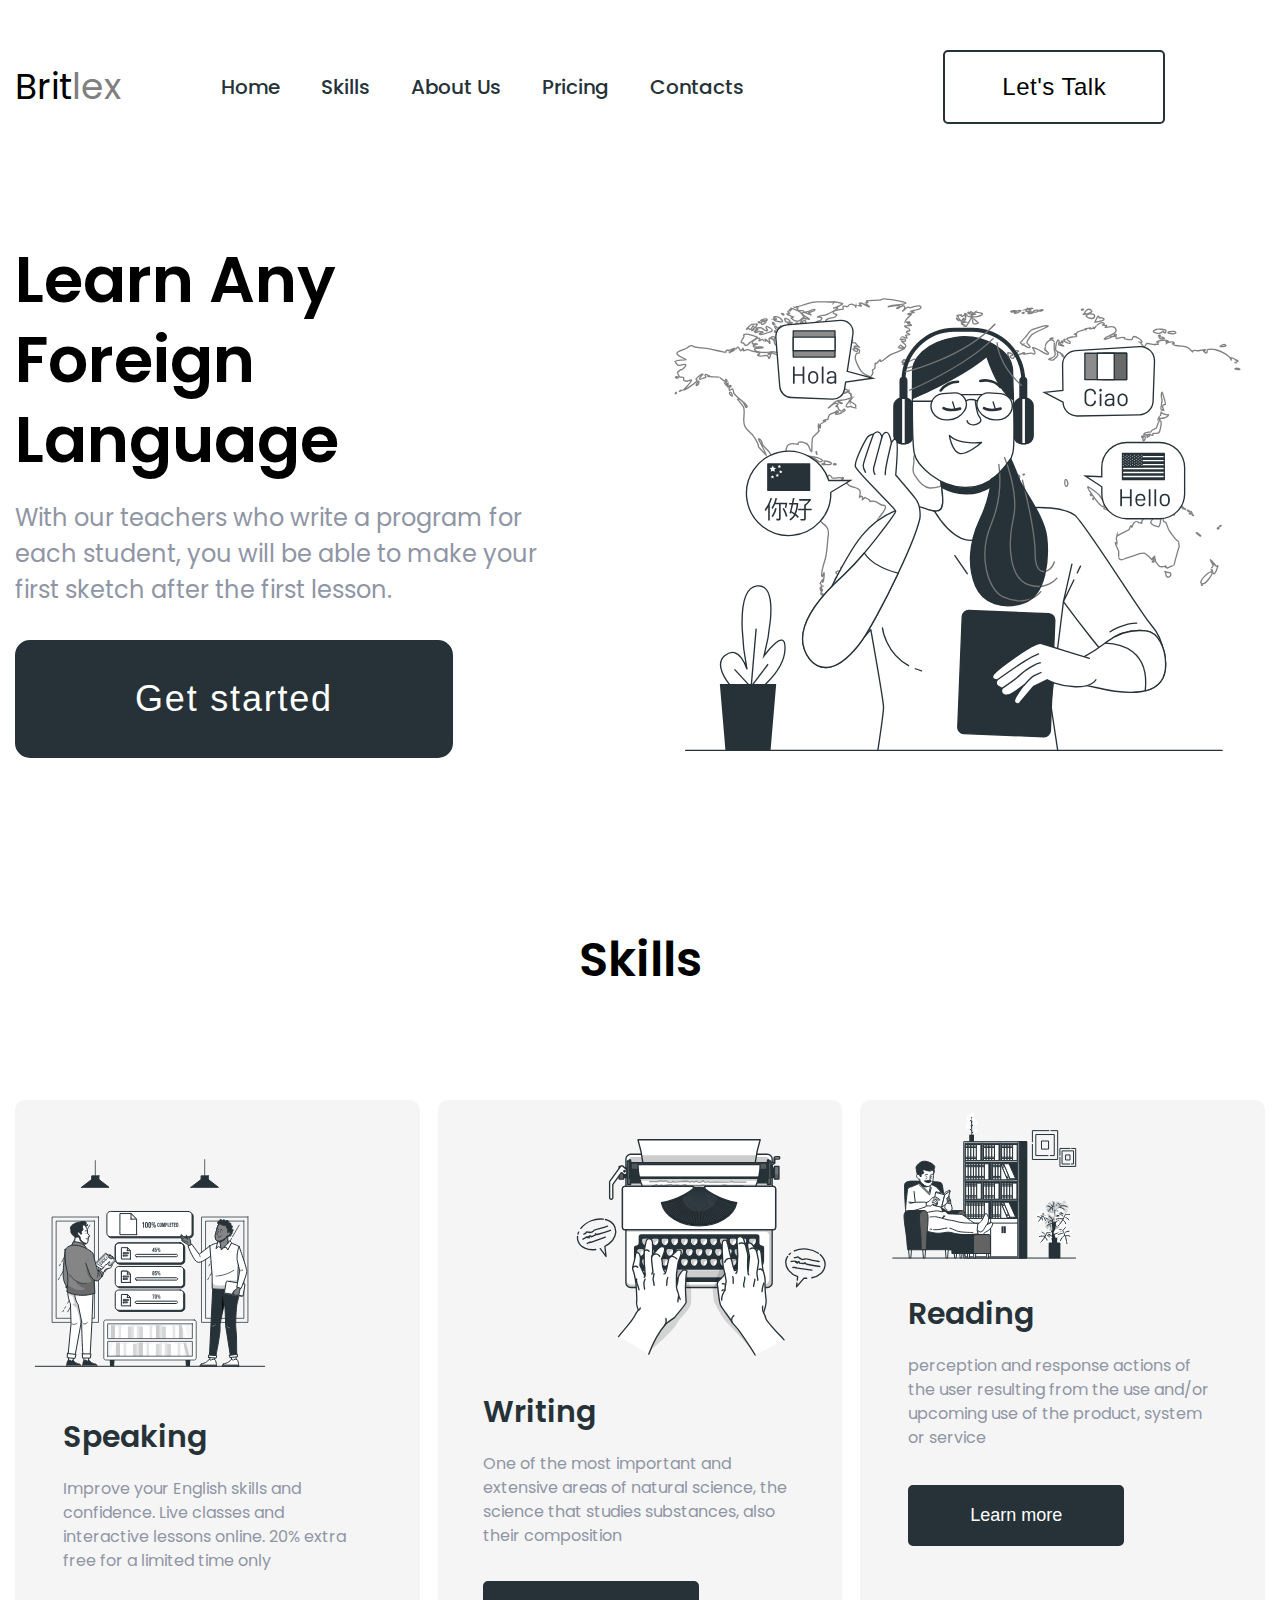
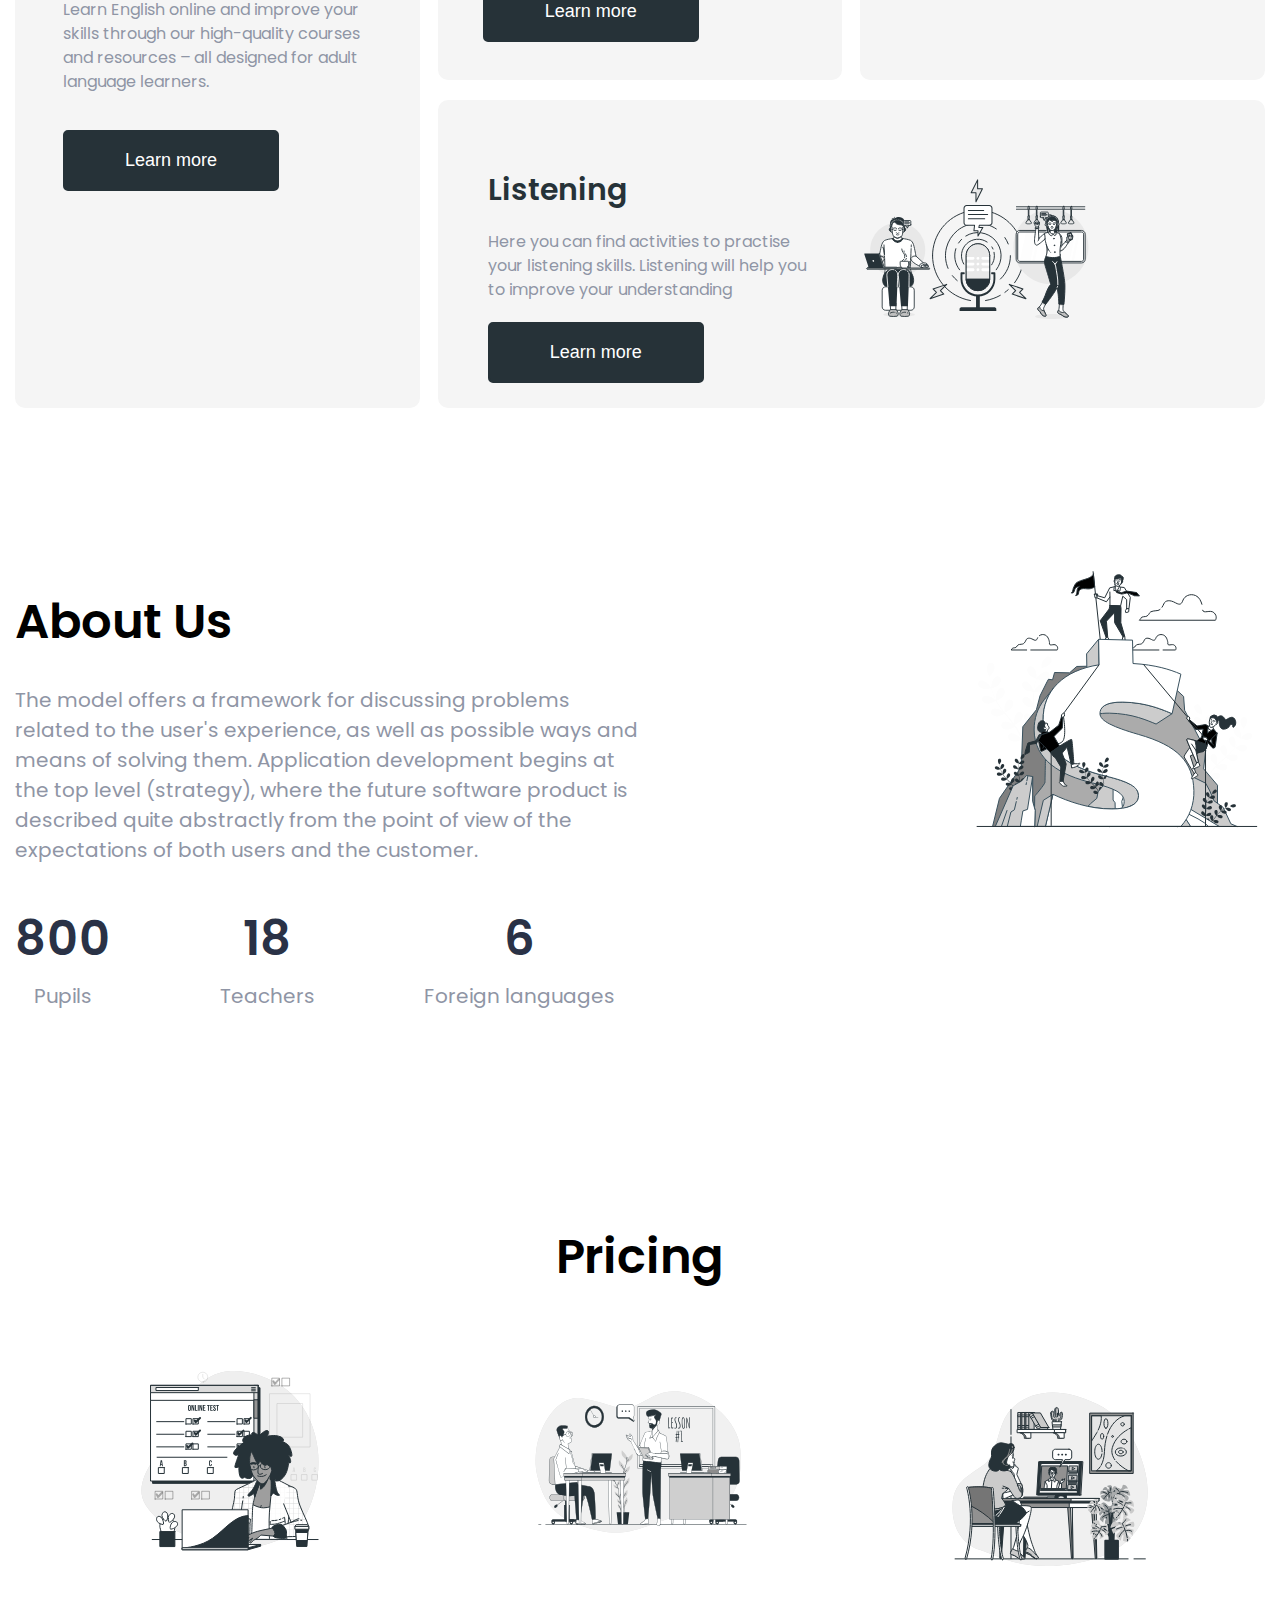
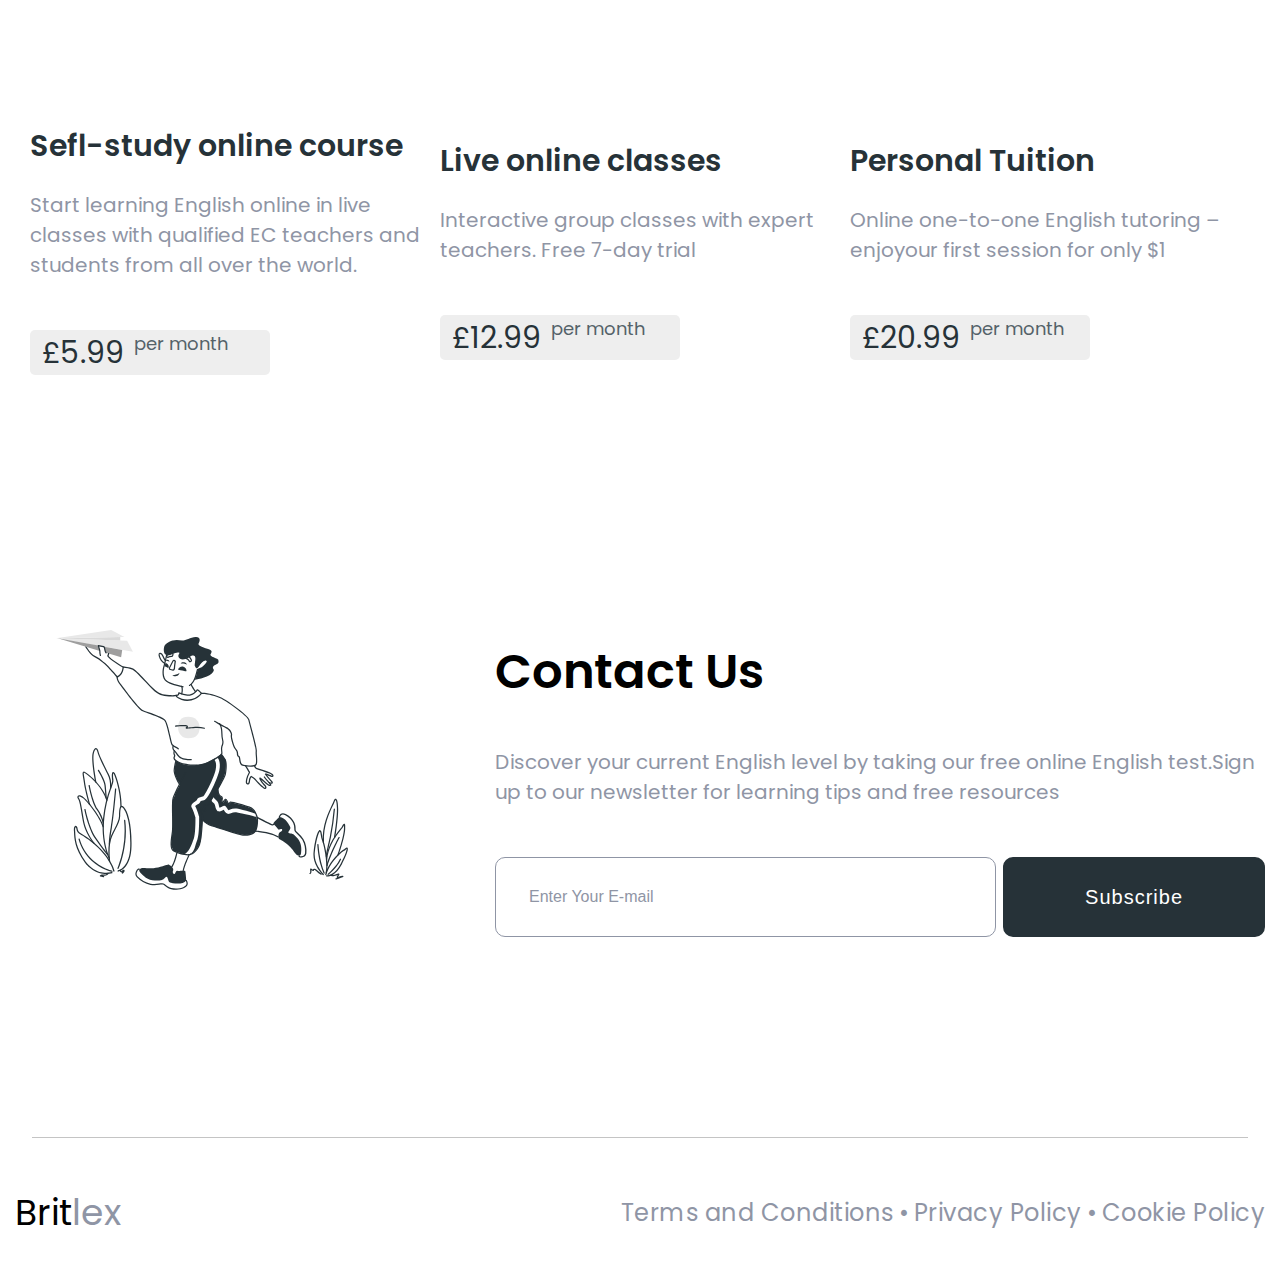
==== commit 4d5d3d76: "1231" ====
--- a/index.html
+++ b/index.html
@@ -9,10 +9,17 @@
 </head>
 <body>
     <header class="header header--main">
+        <div class="header__background"></div>
         <div class="container header__container">
-            <div class="header__burger-blocks">
             <a href="#" class="logo">Brit<span>lex</span></a>
+            <div class="header__burger">
+                <span></span>
             </div>
+            <div class="header__burger-back">
+                <div class="header__burger-blocks header__burger-logo">
+                    <a href="#" class="logo-burger">Brit<span>lex</span></a>
+                    <div class="header__krest"></div>
+                </div>
             <div class="header__burger-blocks">
         <nav class="nav">
             <ul class="nav__list list-reset">
@@ -26,11 +33,8 @@
     </div>
         <div class="header__burger-blocks">
             <button class="btn-reset header__btn">Let's Talk</button>
-            <div class="header__krest"></div>
         </div>
-        </div>
-        <div class="header__burger">
-            <span></span>
+    </div>
         </div>
     </header>
     <section class="hero">
@@ -175,6 +179,7 @@
             </div>
         </div>
     </section>
+    <script src="https://code.jquery.com/jquery-3.5.1.min.js"></script>
     <script src="scripts/scripts.js"></script>
 </body>
 </html>--- a/styles/index.css
+++ b/styles/index.css
@@ -49,6 +49,10 @@
 
 .header {
   padding: 50px 0;
+}
+
+.header__burger-logo {
+  display: none;
 }
 
 .header__container {
@@ -65,6 +69,23 @@
           justify-content: space-between;
 }
 
+.header__burger-back {
+  display: -webkit-box;
+  display: -ms-flexbox;
+  display: flex;
+  -webkit-box-align: center;
+      -ms-flex-align: center;
+          align-items: center;
+  width: 100%;
+  -webkit-box-pack: center;
+      -ms-flex-pack: center;
+          justify-content: center;
+}
+
+.header__burger-blocks {
+  margin: auto;
+}
+
 .header--main {
   background-color: #fff;
 }
@@ -79,7 +100,7 @@
   z-index: 6;
 }
 
-.header span {
+.header .logo span {
   color: grey;
 }
 
@@ -170,26 +191,50 @@
 }
 
 @media (max-width: 767px) {
-  .logo {
-    font-weight: 400;
-    font-size: 30px;
-    line-height: 45px;
-    width: 100%;
-  }
-  .logo ::after {
-    content: "";
-    position: absolute;
-    display: block;
-    height: 1px;
-    background-color: #C4C4C4;
-    width: 430%;
-    margin-top: 20%;
-  }
-  .header__container {
-    position: fixed;
+  body.lock {
+    overflow: hidden;
+  }
+  .header__burger-logo {
     display: -webkit-box;
     display: -ms-flexbox;
     display: flex;
+    -webkit-box-pack: justify;
+        -ms-flex-pack: justify;
+            justify-content: space-between;
+    position: relative;
+  }
+  .header__burger-logo::after {
+    content: "";
+    text-align: center;
+    background-color: #c4c4c4;
+    position: absolute;
+    width: 87%;
+    height: 1px;
+    z-index: 10;
+    bottom: -20px;
+  }
+  .logo-burger {
+    display: -webkit-box;
+    display: -ms-flexbox;
+    display: flex;
+    font-weight: 400;
+    font-size: 30px;
+    line-height: 45px;
+    max-width: 25%;
+    z-index: 7;
+    color: black;
+    position: relative;
+    z-index: 6;
+  }
+  .logo-burger span {
+    color: grey;
+  }
+  .header__container {
+    width: 100%;
+    height: 100%;
+  }
+  .header__burger-back {
+    position: fixed;
     -webkit-box-orient: vertical;
     -webkit-box-direction: normal;
         -ms-flex-direction: column;
@@ -204,16 +249,20 @@
     height: 100%;
     background-color: #fff;
     top: 0;
-    z-index: 5;
+    z-index: 7;
+    left: -100%;
+    -webkit-transition: all 0.3s ease 0s;
+    transition: all 0.3s ease 0s;
   }
   .header__krest {
-    display: block;
+    display: -webkit-box;
+    display: -ms-flexbox;
+    display: flex;
     position: relative;
     width: 30px;
     height: 20px;
     z-index: 10;
-    margin-left: 90%;
-    margin-top: -125%;
+    right: 20px;
   }
   .header__krest::before {
     content: "";
@@ -253,6 +302,7 @@
     width: 100%;
     padding-top: 40px;
     padding-left: 40px;
+    margin: 0;
   }
   .header__burger::before {
     content: "";
@@ -287,23 +337,26 @@
     border-radius: 1px;
     z-index: 5;
   }
-  .header::after {
+  .header__btn {
+    max-width: 210px;
+    max-height: 60px;
+    padding: 15px 60px;
+    font-weight: 400;
+    font-size: 18px;
+    line-height: 27px;
+  }
+  .header__background {
     content: "";
     display: block;
     position: absolute;
-    z-index: 4;
     width: 100%;
     height: 100%;
     background-color: #07222FB2;
     top: 0;
-  }
-  .header__btn {
-    max-width: 210px;
-    max-height: 60px;
-    padding: 15px 60px;
-    font-weight: 400;
-    font-size: 18px;
-    line-height: 27px;
+    opacity: 0;
+    z-index: 1;
+    -webkit-transition: all 0.3s ease 0s;
+    transition: all 0.3s ease 0s;
   }
   .nav {
     top: 0;
@@ -338,6 +391,10 @@
     font-weight: 500;
     font-size: 22px;
     line-height: 60px;
+  }
+  .active {
+    left: 0;
+    opacity: 1;
   }
 }
 
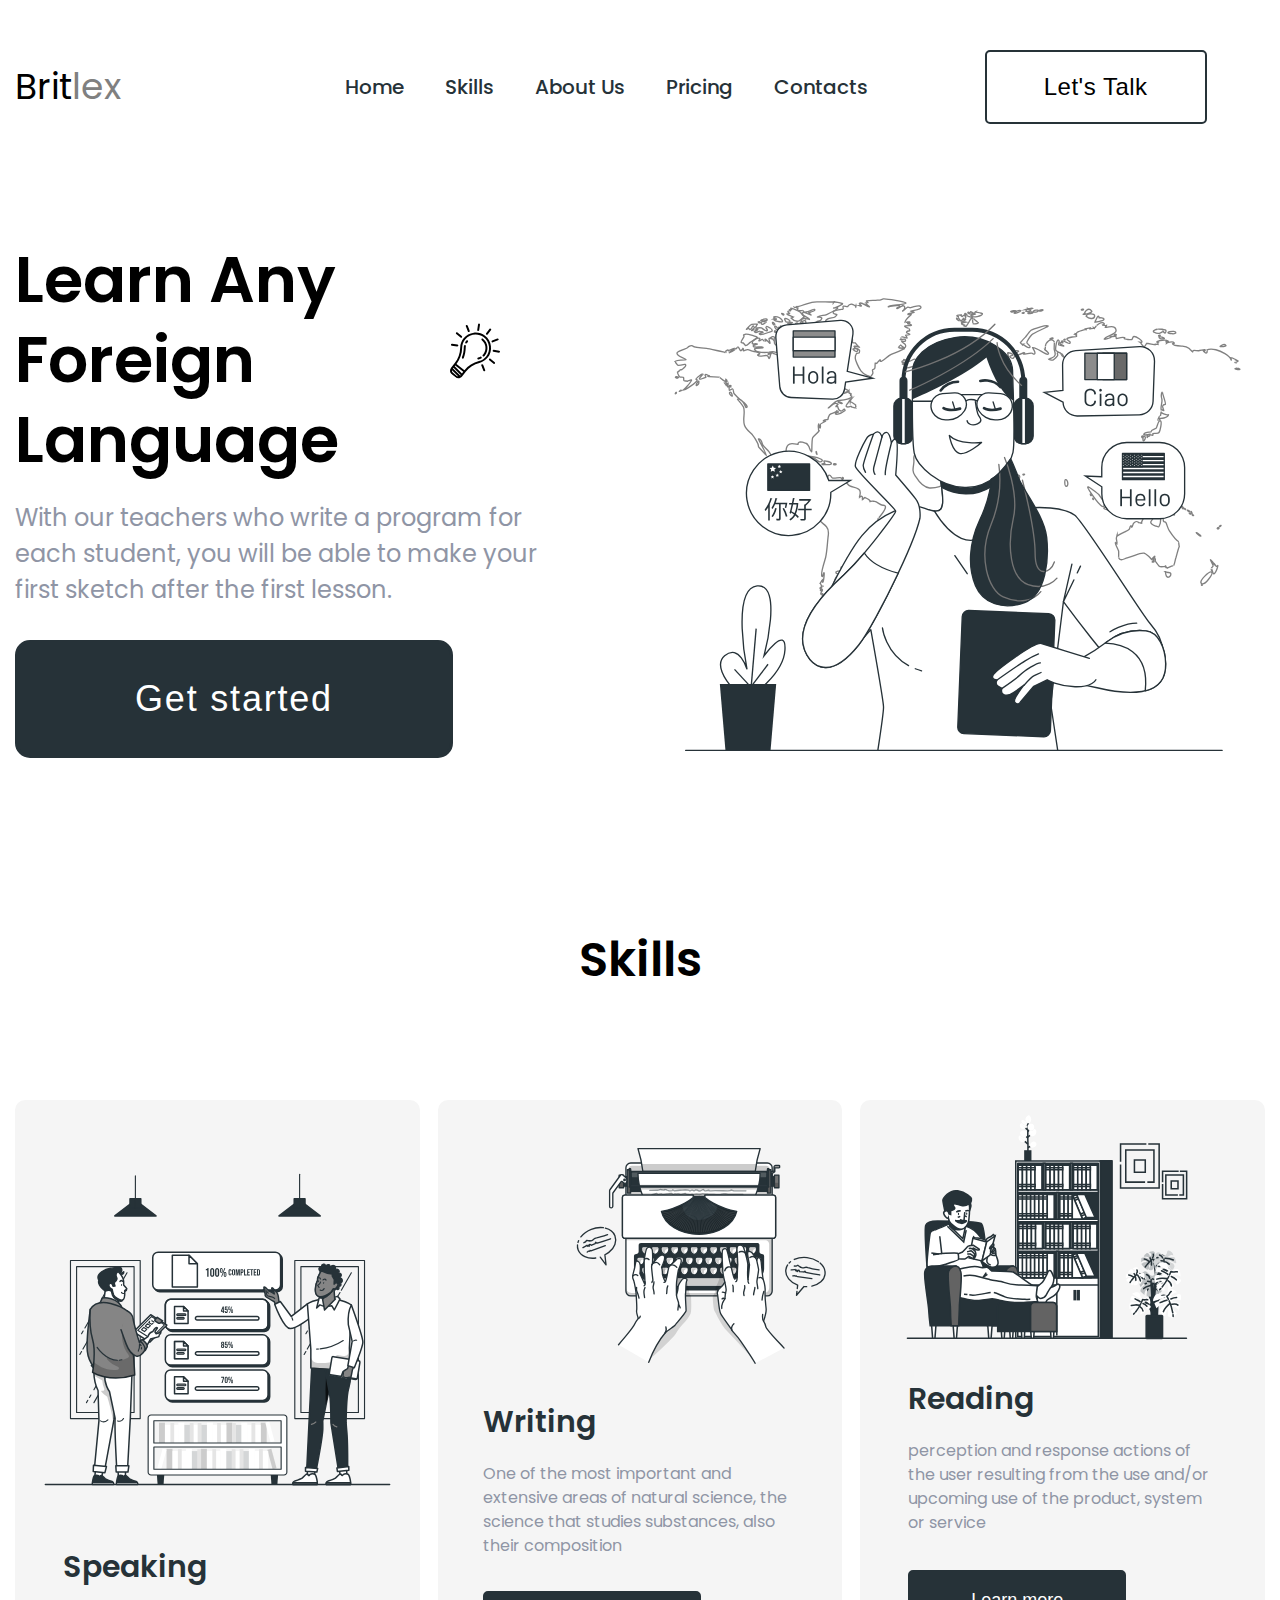
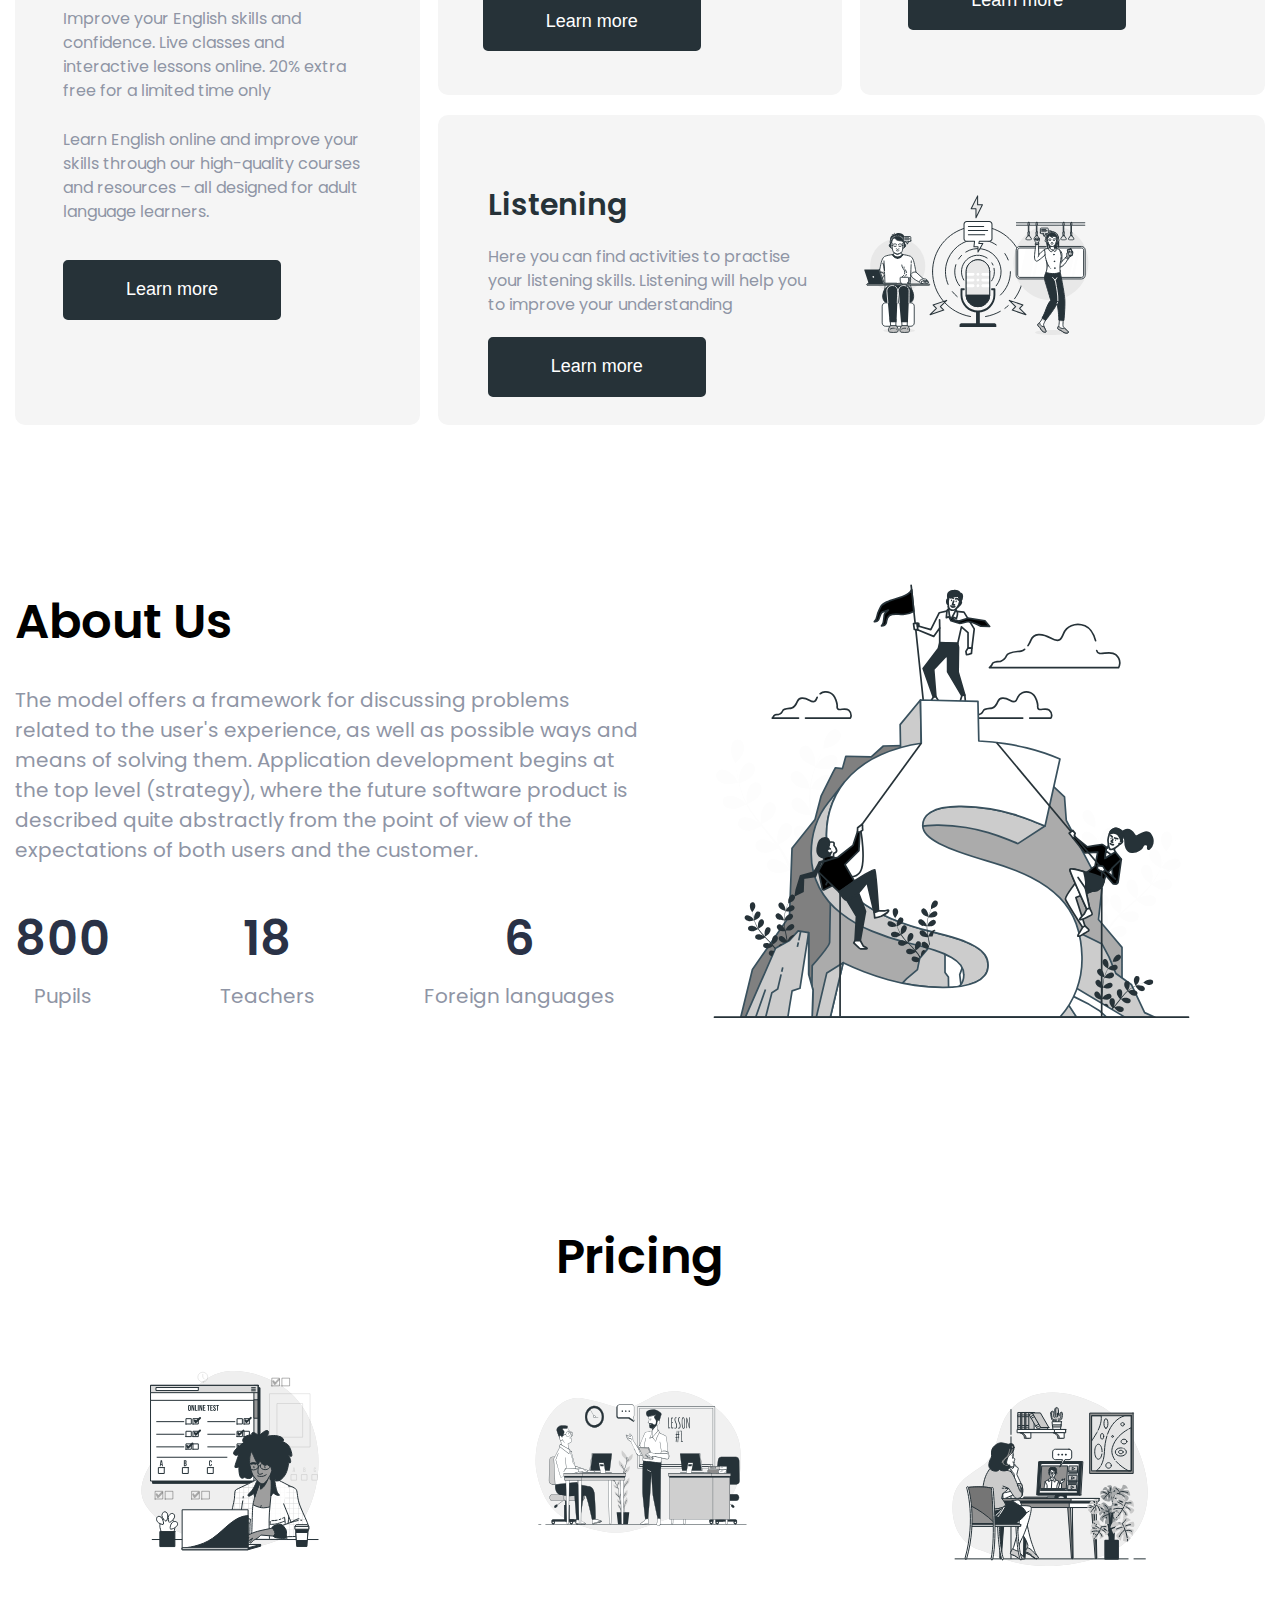
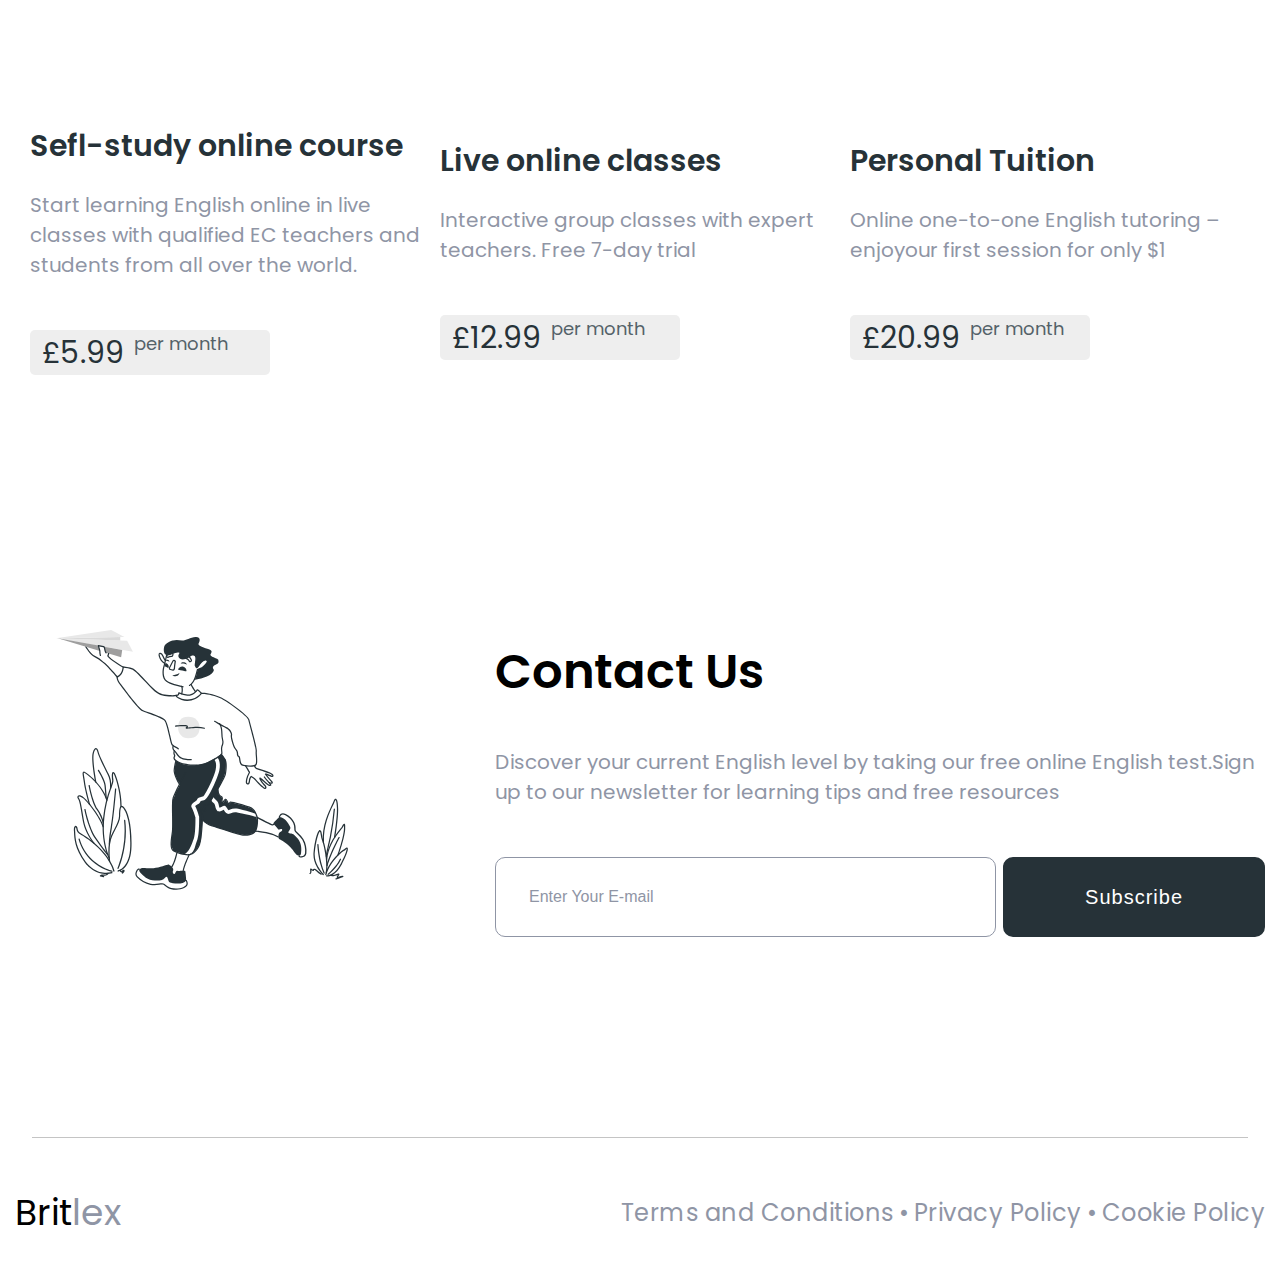
==== commit bd9ea2c1: "last" ====
--- a/index.html
+++ b/index.html
@@ -23,11 +23,11 @@
             <div class="header__burger-blocks">
         <nav class="nav">
             <ul class="nav__list list-reset">
-                <li class="nav__item"><a href="#" class="nav__link">Home</a></li>
-                <li class="nav__item"><a href="#" class="nav__link">Skills</a></li>
-                <li class="nav__item"><a href="#" class="nav__link">About Us</a></li>
-                <li class="nav__item"><a href="#" class="nav__link">Pricing</a></li>
-                <li class="nav__item"><a href="#" class="nav__link">Contacts</a></li>
+                <li class="nav__item"><a href="#home" class="nav__link">Home</a></li>
+                <li class="nav__item"><a href="#skills" class="nav__link">Skills</a></li>
+                <li class="nav__item"><a href="#about" class="nav__link">About Us</a></li>
+                <li class="nav__item"><a href="#price" class="nav__link">Pricing</a></li>
+                <li class="nav__item"><a href="#contact" class="nav__link">Contacts</a></li>
             </ul>
         </nav>
     </div>
@@ -37,11 +37,11 @@
     </div>
         </div>
     </header>
-    <section class="hero">
+    <section id="home" class="hero">
         <div class="container">
         <div class="hero__text">
            <div class="hero__text__head">
-            <h1 class="hero__text__head__main"><img class="hero__text__head__img" src="resorces/hero-bulb.png" alt="">Learn Any Foreign Language</h1>
+            <h1 class="hero__text__head__main"><img class="hero__text__head__img" src="resorces/hero-bulb.svg" alt="">Learn Any Foreign Language</h1>
            </div>
             <p class="hero__descr">With our teachers who write a program for each student, you will be able to make your first sketch after the first lesson.</p>
             <button class="btn-reset hero__button">Get started</button>
@@ -51,56 +51,57 @@
         </div>
     </div>    
     </section>
-    <section class="skills">
+    <section id="skills" class="skills">
         <div class="container">
             <h2 class="skills__text">Skills</h2>
             <div class="skills__blocks">
                 <div class="skills__blocks-item item__speaking">
-                    <div class="speaking-img">
+                    <div class="speaking-img skills__blocks-img">
                     <img src="resorces/speaking.svg" alt="" class="item__speaking-img">
                     </div>
-                    <div class="speaking-text">
+                    <div class="speaking-text blocks-text">
                     <h6 class="skills__blocks-text ">Speaking</h6>
-                    <p class="skills__blocks-descr ">Improve your English skills and confidence. Live classes and interactive lessons online. 20% extra free for a limited time only</p>
+                    <p class="skills__blocks-descr skills__blocks-descr-first">Improve your English skills and confidence. Live classes and interactive lessons online. 20% extra free for a limited time only</p>
                     <p class="skills__blocks-descr__second">Learn English online and improve your skills through our high-quality courses and resources – all designed for adult language learners.</p>
                     <button class="btn-reset skills__btn">Learn more</button>
                     </div>
                 </div>
                 <div class="skills__blocks-item item__writing">
-                    <div class="writing-img">
+                    <div class="writing-img skills__blocks-img">
                     <img src="resorces/writing.svg" alt="" class="item__writing-img">
                 </div>
-                <div class="writing-text">
+                <div class="writing-text blocks-text">
                     <h6 class="skills__blocks-text ">Writing</h6>
                     <p class="skills__blocks-descr">One of the most important and extensive areas of natural science, the science that studies substances, also their composition </p>
                     <button class="btn-reset skills__btn" >Learn more</button>
                 </div>
                 </div>
                 <div class="skills__blocks-item item__reading">
-                    <div class="reading-img">
+                    <div class="reading-img skills__blocks-img">
                     <img src="resorces/reading.svg" alt="" class="item__reading-img">
                     </div>
-                    <div class="reading-text">
+                    <div class="reading-text blocks-text">
                     <h6 class="skills__blocks-text">Reading</h6>
                     <p class="skills__blocks-descr">perception and response actions of the user resulting from the use and/or upcoming use of the product, system or service</p>
                     <button class="btn-reset skills__btn" >Learn more</button>
                 </div>
                 </div>
                 <div class="skills__blocks-item item__listening">
-                    <div class="listening-text">
+                    <div class="listening-text blocks-text">
                     <h6 class="skills__blocks-text">Listening</h6>
                     <p class="skills__blocks-descr">Here you can find activities to practise your listening skills. Listening will help you  to improve your understanding </p>
                     <button class="btn-reset skills__btn" >Learn more</button>
                     </div>
-                    <div class="listening-img">
+                    <div class="listening-img skills__blocks-img">
                     <img src="resorces/listening.svg" alt="" class="item__listening-img">
                     </div>
                 </div>
             </div>
         </div>
     </section>
-    <section class="about">
+    <section id="about" class="about">
         <div class="container">
+            <h2 class="about__text about_text-adapt">About Us</h2>
             <div class="about__blocks-text">
             <h2 class="about__text">About Us</h2>
             <p class="about__text-descr">The model offers a framework for discussing problems related to the user's experience, as well as possible ways and means of solving them. Application development begins at the top level (strategy), where the future software product is described quite abstractly from the point of view of the expectations of both users and the customer.</p>
@@ -115,7 +116,7 @@
             </div>
         </div>
     </section>
-    <section class="pricing">
+    <section id="price" class="pricing">
         <div class="container">
         <h1 class="pricing-head">Pricing</h1>
         <div class="pricing__blocks">
@@ -147,8 +148,9 @@
         </div>
     </section>
 
-    <section class="contacts">
+    <section id="contact" class="contacts">
         <div class="container">
+            <h2 class="contacts__text-adapt">Contact Us</h2>
             <div class="contacts__block-img">
                 <img src="resorces/contacts.svg" alt="" class="contacts-img">
             </div>
--- a/styles/index.css
+++ b/styles/index.css
@@ -34,6 +34,18 @@
   max-width: 1370px;
 }
 
+@media (max-width: 575px) {
+  .container {
+    padding: 0 30px;
+  }
+}
+
+@media (max-width: 320px) {
+  .container {
+    padding: 0 15px;
+  }
+}
+
 .list-reset {
   list-style: none;
   margin: 0;
@@ -51,8 +63,9 @@
   padding: 50px 0;
 }
 
-.header__burger-logo {
-  display: none;
+.header__background {
+  width: 0;
+  height: 0;
 }
 
 .header__container {
@@ -82,6 +95,10 @@
           justify-content: center;
 }
 
+.header__burger-logo {
+  opacity: 0;
+}
+
 .header__burger-blocks {
   margin: auto;
 }
@@ -186,10 +203,6 @@
   }
 }
 
-.header__burger {
-  display: none;
-}
-
 @media (max-width: 767px) {
   body.lock {
     overflow: hidden;
@@ -202,6 +215,8 @@
         -ms-flex-pack: justify;
             justify-content: space-between;
     position: relative;
+    left: 0;
+    opacity: 1;
   }
   .header__burger-logo::after {
     content: "";
@@ -349,7 +364,7 @@
     content: "";
     display: block;
     position: absolute;
-    width: 100%;
+    width: 0;
     height: 100%;
     background-color: #07222FB2;
     top: 0;
@@ -392,9 +407,129 @@
     font-size: 22px;
     line-height: 60px;
   }
-  .active {
-    left: 0;
-    opacity: 1;
+}
+
+.active {
+  left: 0;
+  opacity: 1;
+}
+
+.active-back {
+  width: 100%;
+  height: 100%;
+  opacity: 1;
+}
+
+@media (max-width: 575px) {
+  .header {
+    padding: 39px 0 0 0;
+  }
+  .header__krest {
+    width: 30px;
+    height: 30px;
+    right: 40px;
+    top: 10px;
+    margin: auto 0 auto 0;
+  }
+  .header .header__burger-back {
+    width: 100%;
+    height: 100%;
+  }
+  .header .header__burger {
+    width: 45px;
+    height: 25px;
+  }
+  .header .header__burger span {
+    content: "";
+    top: 11px;
+    height: 4.5px;
+  }
+  .header .header__burger::after {
+    content: "";
+    height: 4.5px;
+    bottom: 0;
+  }
+  .header .header__burger::before {
+    content: "";
+    height: 4.5px;
+    top: 0;
+  }
+  .header .logo {
+    font-weight: normal;
+    font-size: 30px;
+    line-height: 45px;
+  }
+  .header .logo-burger {
+    font-weight: normal;
+    font-size: 30px;
+    line-height: 45px;
+  }
+  .header__btn {
+    border: 2px solid #263238;
+    -webkit-box-sizing: border-box;
+            box-sizing: border-box;
+    border-radius: 5px;
+    max-width: 330px;
+    max-height: 70px;
+    padding: 15px 90px;
+  }
+  .header .nav__link {
+    font-weight: 500;
+    font-size: 24px;
+    line-height: 65px;
+  }
+}
+
+@media (max-width: 320px) {
+  .header .header__burger {
+    right: 0;
+    width: 33.53px;
+    height: 19px;
+  }
+  .header .header__burger-blocks {
+    padding: 15px 0 0 15px;
+  }
+  .header .header__burger span {
+    content: "";
+    top: 8px;
+    height: 3.35px;
+  }
+  .header .header__burger::after {
+    content: "";
+    height: 3px;
+    bottom: 0;
+  }
+  .header .header__burger::before {
+    content: "";
+    height: 3.35px;
+    top: 0;
+  }
+  .header .logo {
+    font-weight: normal;
+    font-size: 24px;
+    line-height: 36px;
+  }
+  .header .logo-burger {
+    font-weight: normal;
+    font-size: 24px;
+    line-height: 36px;
+  }
+  .header .nav__link {
+    font-weight: 500;
+    font-size: 22px;
+    line-height: 65px;
+  }
+  .header__btn {
+    font-weight: normal;
+    font-size: 20px;
+    line-height: 30px;
+    border: 2px solid #263238;
+    -webkit-box-sizing: border-box;
+            box-sizing: border-box;
+    border-radius: 5px;
+    max-width: 290px;
+    max-height: 65px;
+    padding: 15px 90px;
   }
 }
 
@@ -436,8 +571,7 @@
   float: right;
   max-width: 85.24px;
   max-height: 85.24px;
-  -webkit-transform: rotate(38.44deg);
-          transform: rotate(38.44deg);
+  width: 100%;
 }
 
 .hero__descr {
@@ -458,7 +592,8 @@
   border-radius: 15px;
   background-color: #263238;
   border: 3px solid #263238;
-  padding: 17px 57px;
+  width: 100%;
+  height: 100%;
   font-weight: 300;
   font-size: 36px;
   line-height: 54px;
@@ -504,8 +639,10 @@
     max-width: 85%;
   }
   .hero__text__head__img {
+    margin: 40px 0 0 0;
     max-width: 58.71px;
     max-height: 58.71px;
+    width: 100%;
   }
   .hero__descr {
     display: block;
@@ -516,11 +653,109 @@
     max-height: 130px;
   }
   .hero__button {
+    border-radius: 5px;
     font-weight: 400;
     font-size: 24px;
     line-height: 36px;
     max-width: 292px;
     max-height: 80px;
+  }
+}
+
+@media (max-width: 767px) {
+  .hero__text__head__main {
+    font-weight: 600;
+    font-size: 36px;
+    line-height: 45px;
+  }
+  .hero__descr {
+    font-weight: normal;
+    font-size: 16px;
+    line-height: 24px;
+  }
+  .hero__button {
+    border-radius: 5px;
+    font-weight: normal;
+    font-size: 18px;
+    line-height: 27px;
+    max-width: 236px;
+    max-height: 65px;
+  }
+}
+
+@media (max-width: 575px) {
+  .hero__text__head__img {
+    display: none;
+  }
+  .hero .container {
+    text-align: center;
+    -ms-grid-columns: 1fr;
+        grid-template-columns: 1fr;
+    -ms-grid-rows: 1fr 1fr;
+        grid-template-rows: 1fr 1fr;
+    max-height: 750px;
+  }
+  .hero__text {
+    -webkit-box-ordinal-group: 2;
+        -ms-flex-order: 1;
+            order: 1;
+    padding: 0;
+    -ms-grid-rows: 0.8fr 0.8fr 0.8fr;
+        grid-template-rows: 0.8fr 0.8fr 0.8fr;
+  }
+  .hero__text__head {
+    max-height: 100px;
+  }
+  .hero__text__head__main {
+    max-width: 100%;
+    font-weight: 600;
+    font-size: 34px;
+    line-height: 45px;
+  }
+  .hero__descr {
+    max-width: 100%;
+  }
+  .hero__content {
+    -webkit-box-ordinal-group: 1;
+        -ms-flex-order: 0;
+            order: 0;
+    padding: 0;
+  }
+  .hero__button {
+    margin: 10px auto 0 auto;
+    font-weight: 500;
+    font-size: 18px;
+    line-height: 27px;
+    max-width: 305px;
+    max-height: 75px;
+    height: 100%;
+    width: 100%;
+  }
+}
+
+@media (max-width: 320px) {
+  .hero {
+    padding-bottom: 0;
+  }
+  .hero h1 {
+    font-weight: 600;
+    font-size: 24px;
+    line-height: 36px;
+  }
+  .hero p {
+    font-weight: normal;
+    font-size: 14px;
+    line-height: 21px;
+  }
+  .hero button {
+    font-weight: 500;
+    font-size: 16px;
+    line-height: 24px;
+    max-width: 289px;
+    max-height: 60px;
+    height: 100%;
+    width: 100%;
+    border-radius: 5px;
   }
 }
 
@@ -588,6 +823,12 @@
   -ms-grid-row-span: 2;
   -ms-grid-column: 1;
   grid-area: 1/1/3/1;
+  display: -ms-grid;
+  display: grid;
+  -ms-grid-columns: 2fr;
+      grid-template-columns: 2fr;
+  -ms-grid-rows: 1fr 4fr;
+      grid-template-rows: 1fr 4fr;
 }
 
 .skills__blocks .item__speaking-img {
@@ -599,6 +840,12 @@
   -ms-grid-row: 1;
   -ms-grid-column: 2;
   grid-area: 1/2/1/2;
+  display: -ms-grid;
+  display: grid;
+  -ms-grid-columns: 2fr;
+      grid-template-columns: 2fr;
+  -ms-grid-rows: 2fr 2fr;
+      grid-template-rows: 2fr 2fr;
 }
 
 .skills__blocks .item__writing-img {
@@ -611,6 +858,12 @@
   -ms-grid-row-span: 1;
   -ms-grid-column: 3;
   grid-area: 1/3/2/3;
+  display: -ms-grid;
+  display: grid;
+  -ms-grid-columns: 2fr;
+      grid-template-columns: 2fr;
+  -ms-grid-rows: 1fr 1.3fr;
+      grid-template-rows: 1fr 1.3fr;
 }
 
 .skills__blocks .item__reading-img {
@@ -628,6 +881,8 @@
   display: grid;
   -ms-grid-columns: 1fr 1fr;
       grid-template-columns: 1fr 1fr;
+  -ms-grid-rows: 300px;
+      grid-template-rows: 300px;
 }
 
 .skills__blocks .item__listening-img {
@@ -646,9 +901,10 @@
   color: white;
   border: 2px solid #263238;
   background-color: #263238;
-  padding: 15px 60px;
-  max-height: 100%;
-  max-width: 100%;
+  max-width: 218px;
+  max-height: 60px;
+  height: 100%;
+  width: 100%;
   border-radius: 5px;
   font-weight: 500;
   font-size: 18px;
@@ -664,6 +920,11 @@
 
 .speaking-img {
   padding-top: 25px;
+  max-width: 390;
+}
+
+.speaking-img img {
+  width: 100%;
 }
 
 .speaking-text {
@@ -699,6 +960,13 @@
 
 .reading-img {
   max-width: 371px;
+  -webkit-box-align: center;
+      -ms-flex-align: center;
+          align-items: center;
+}
+
+.reading-img img {
+  width: 100%;
 }
 
 .reading-text {
@@ -761,9 +1029,10 @@
     font-weight: 500;
     font-size: 18px;
     line-height: 27px;
-    padding: 10px 30px;
     max-width: 250px;
     max-height: 57px;
+    width: 100%;
+    height: 100%;
   }
   .speaking-text {
     padding-left: 15px;
@@ -783,8 +1052,292 @@
   }
 }
 
+@media (max-width: 767px) {
+  .skills {
+    height: 750px;
+  }
+  .skills .container {
+    padding-top: 0;
+  }
+  .skills__text {
+    font-style: normal;
+    font-weight: 600;
+    font-size: 30px;
+    line-height: 80px;
+  }
+  .skills__blocks {
+    padding-top: 30px;
+    max-height: 500px;
+    grid-gap: 10px 9px;
+  }
+  .skills__blocks-text {
+    font-weight: 600;
+    font-size: 20px;
+    line-height: 80px;
+  }
+  .skills__blocks-descr {
+    font-weight: normal;
+    font-size: 13px;
+    line-height: 19px;
+  }
+  .skills__blocks-descr__second {
+    font-weight: normal;
+    font-size: 13px;
+    line-height: 19px;
+  }
+  .skills__blocks .item__writing {
+    -ms-grid-rows: 1fr 1.3fr;
+        grid-template-rows: 1fr 1.3fr;
+  }
+  .skills__btn {
+    font-weight: 500;
+    font-size: 16px;
+    line-height: 24px;
+    max-width: 178px;
+    max-height: 50px;
+    width: 100%;
+    height: 100%;
+  }
+  .speaking-text {
+    padding-left: 15px;
+    padding-right: 15px;
+  }
+  .writing-img {
+    margin-left: 75px;
+  }
+  .writing-text {
+    margin: 0 15px 0 15px;
+  }
+  .reading-text {
+    padding: 0 15px 0 15px;
+  }
+  .listening-text {
+    padding: 15px;
+  }
+}
+
+@media (max-width: 575px) {
+  .skills {
+    height: 1200px;
+    max-height: 1800px;
+  }
+  .skills .container {
+    max-height: 1000px;
+    max-width: 575px;
+  }
+  .skills__blocks {
+    -ms-grid-columns: 1fr 1fr;
+        grid-template-columns: 1fr 1fr;
+    -ms-grid-rows: 1fr 1fr;
+        grid-template-rows: 1fr 1fr;
+    grid-gap: 30px;
+    max-height: 1200px;
+  }
+  .skills__blocks-item {
+    height: 100%;
+    padding: 0 15px 36px 15px;
+  }
+  .skills__blocks-item button {
+    margin: 0;
+  }
+  .skills__blocks-img {
+    max-width: 200px;
+    max-height: 200px;
+    padding: 0;
+    margin: 0 auto 0 auto;
+    -webkit-box-align: center;
+        -ms-flex-align: center;
+            align-items: center;
+  }
+  .skills__blocks-img img {
+    width: 100%;
+    height: 100%;
+  }
+  .skills__blocks-text {
+    max-height: 70px;
+  }
+  .skills__blocks-descr {
+    display: block;
+    min-height: 220px;
+  }
+  .skills__blocks-descr-first {
+    min-height: 110px;
+  }
+  .skills__blocks-descr__second {
+    padding: 0;
+    min-height: 110px;
+  }
+  .skills .item__speaking {
+    -ms-grid-row: 1;
+    -ms-grid-column: 1;
+    grid-area: 1/1/1/1;
+    display: -ms-grid;
+    display: grid;
+    -ms-grid-columns: 3fr;
+        grid-template-columns: 3fr;
+    -ms-grid-rows: 1.1fr 1.9fr;
+        grid-template-rows: 1.1fr 1.9fr;
+  }
+  .skills .item__writing {
+    -ms-grid-row: 1;
+    -ms-grid-column: 2;
+    grid-area: 1/2/1/2;
+    display: -ms-grid;
+    display: grid;
+    -ms-grid-columns: 3fr;
+        grid-template-columns: 3fr;
+    -ms-grid-rows: 1.1fr 1.9fr;
+        grid-template-rows: 1.1fr 1.9fr;
+  }
+  .skills .item__reading {
+    display: -ms-grid;
+    display: grid;
+    -ms-grid-row: 2;
+    -ms-grid-column: 1;
+    grid-area: 2/1/2/1;
+    -ms-grid-columns: 3fr;
+        grid-template-columns: 3fr;
+    -ms-grid-rows: 1.1fr 2fr;
+        grid-template-rows: 1.1fr 2fr;
+  }
+  .skills .item__listening {
+    max-height: 576px;
+    -ms-grid-row: 2;
+    -ms-grid-column: 2;
+    grid-area: 2/2/2/2;
+    -ms-grid-columns: 3fr;
+        grid-template-columns: 3fr;
+    -ms-grid-rows: 1.1fr 2fr;
+        grid-template-rows: 1.1fr 2fr;
+  }
+  .skills .item__listening p {
+    max-height: 100px;
+  }
+  .skills .item__listening .listening-text {
+    -webkit-box-ordinal-group: 2;
+        -ms-flex-order: 1;
+            order: 1;
+  }
+  .skills .item__listening .listening-img {
+    -webkit-box-ordinal-group: 1;
+        -ms-flex-order: 0;
+            order: 0;
+  }
+  .skills .blocks-text {
+    max-height: 400px;
+    padding: 0;
+  }
+  .skills__btn {
+    font-weight: 500;
+    font-size: 14px;
+    line-height: 21px;
+    max-width: 200px;
+    max-height: 50px;
+    border-radius: 5px;
+    width: 100%;
+    height: 100%;
+  }
+  .skills .reading-img {
+    max-height: 220px;
+  }
+  .skills .reading-img img {
+    height: 100%;
+  }
+  .skills .listening-img {
+    max-height: 220px;
+  }
+  .skills .listening-img img {
+    height: 100%;
+  }
+}
+
+@media (max-width: 400px) {
+  .skills__btn {
+    width: 100%;
+    height: 100%;
+  }
+}
+
+@media (max-width: 320px) {
+  .skills {
+    height: 2500px;
+    padding-bottom: 500px;
+  }
+  .skills h6 {
+    font-weight: 600;
+    font-size: 18px;
+    line-height: 80px;
+  }
+  .skills p {
+    font-weight: normal;
+    font-size: 13px;
+    line-height: 19px;
+  }
+  .skills button {
+    max-width: 178px;
+    max-height: 50px;
+    width: 100%;
+    height: 100%;
+    font-weight: 500;
+    font-size: 14px;
+    line-height: 21px;
+  }
+  .skills__blocks {
+    -ms-grid-columns: 1fr;
+        grid-template-columns: 1fr;
+    -ms-grid-rows: 1fr 1fr 1fr 1fr;
+        grid-template-rows: 1fr 1fr 1fr 1fr;
+  }
+  .skills .item__speaking {
+    -ms-grid-row: 1;
+    -ms-grid-column: 1;
+    grid-area: 1/1/1/1;
+  }
+  .skills .item__writing {
+    -ms-grid-row: 2;
+    -ms-grid-column: 1;
+    grid-area: 2/1/2/1;
+    -ms-grid-columns: 1fr;
+        grid-template-columns: 1fr;
+    -ms-grid-rows: 1fr;
+        grid-template-rows: 1fr;
+  }
+  .skills .item__reading {
+    -ms-grid-row: 3;
+    -ms-grid-column: 1;
+    grid-area: 3/1/3/1;
+  }
+  .skills .item__listening {
+    max-height: 576px;
+    -ms-grid-row: 4;
+    -ms-grid-column: 1;
+    grid-area: 4/1/4/1;
+    -ms-grid-columns: 3fr;
+        grid-template-columns: 3fr;
+    -ms-grid-rows: 1.2fr 3fr;
+        grid-template-rows: 1.2fr 3fr;
+  }
+  .skills .item__listening p {
+    max-height: 100px;
+  }
+  .skills .item__listening .listening-text {
+    -webkit-box-ordinal-group: 2;
+        -ms-flex-order: 1;
+            order: 1;
+  }
+  .skills .item__listening .listening-img {
+    -webkit-box-ordinal-group: 1;
+        -ms-flex-order: 0;
+            order: 0;
+  }
+}
+
 .about {
   padding-top: 252px;
+}
+
+.about_text-adapt {
+  display: none;
 }
 
 .about .container {
@@ -811,7 +1364,7 @@
 }
 
 .about-img {
-  max-width: 100%;
+  width: 100%;
   max-height: 100%;
   float: right;
 }
@@ -887,6 +1440,170 @@
   }
 }
 
+@media (max-width: 767px) {
+  .about {
+    padding-top: 250px;
+    max-height: 400px;
+  }
+  .about .container {
+    -webkit-box-pack: justify;
+        -ms-flex-pack: justify;
+            justify-content: space-between;
+  }
+  .about__blocks-text {
+    max-height: 100%;
+    max-width: 500px;
+  }
+  .about__blocks-img {
+    max-width: 300px;
+    margin-left: auto;
+  }
+  .about__blocks-img img {
+    width: 100%;
+  }
+  .about__text {
+    padding-top: 0px;
+    font-weight: 600;
+    font-size: 30px;
+    line-height: 80px;
+  }
+  .about__text-descr {
+    display: inline;
+    padding: 0;
+    font-weight: normal;
+    font-size: 14px;
+    line-height: 21px;
+    max-width: 500px;
+    max-height: 70px;
+  }
+  .about__text-info {
+    max-width: 400px;
+    -webkit-box-pack: justify;
+        -ms-flex-pack: justify;
+            justify-content: space-between;
+  }
+  .about-info {
+    padding-top: 0;
+    font-weight: 600;
+    font-size: 22px;
+    line-height: 30px;
+    left: 0;
+  }
+  .about-info span {
+    left: 0;
+    font-weight: normal;
+    font-size: 13px;
+    line-height: 19px;
+  }
+}
+
+@media (max-width: 575px) {
+  .about {
+    max-height: 750px;
+  }
+  .about_text-adapt {
+    display: initial;
+    max-height: 100px;
+    text-align: center;
+    font-weight: 600;
+    font-size: 30px;
+    line-height: 80px;
+  }
+  .about .container {
+    -ms-grid-columns: 1fr;
+        grid-template-columns: 1fr;
+    -ms-grid-rows: 1fr 3fr 3fr;
+        grid-template-rows: 1fr 3fr 3fr;
+  }
+  .about__blocks-img {
+    -webkit-box-ordinal-group: 1;
+        -ms-flex-order: 0;
+            order: 0;
+    max-width: 100%;
+    max-height: 352px;
+    margin: 0 auto 0 auto;
+  }
+  .about__blocks-img img {
+    margin: 0 auto 0 auto;
+    height: 100%;
+    width: 100%;
+  }
+  .about__blocks-text {
+    -webkit-box-ordinal-group: 2;
+        -ms-flex-order: 1;
+            order: 1;
+  }
+  .about__blocks-text .about__text {
+    text-align: center;
+    display: none;
+    text-align: center;
+  }
+  .about__blocks-text .about__text-descr {
+    padding-top: 5px;
+    display: inline-block;
+    font-weight: normal;
+    font-size: 14px;
+    line-height: 21px;
+    text-align: center;
+  }
+  .about__blocks-text .about__text-info {
+    padding-top: 10px;
+    font-weight: 600;
+    font-size: 24px;
+    line-height: 80px;
+    -ms-flex-pack: distribute;
+        justify-content: space-around;
+    margin: 0 auto 0 auto;
+  }
+  .about__blocks-text .about__text-info span {
+    font-weight: normal;
+    font-size: 14px;
+    line-height: 21px;
+  }
+}
+
+@media (max-width: 320px) {
+  .about {
+    padding-top: 600px;
+  }
+  .about .container {
+    height: 900px;
+  }
+  .about h2 {
+    font-weight: 600;
+    font-size: 24px;
+    line-height: 80px;
+  }
+  .about__blocks-text .about__text-descr {
+    font-weight: normal;
+    font-size: 13px;
+    line-height: 19px;
+    text-align: center;
+    max-height: 350px;
+  }
+  .about__blocks-text .about__text-info {
+    -webkit-box-orient: vertical;
+    -webkit-box-direction: normal;
+        -ms-flex-direction: column;
+            flex-direction: column;
+    -webkit-box-align: center;
+        -ms-flex-align: center;
+            align-items: center;
+    text-align: center;
+  }
+  .about-info {
+    padding-top: 15px;
+    font-weight: 600;
+    font-size: 24px;
+    line-height: 40px;
+  }
+  .about-info span {
+    font-weight: normal;
+    font-size: 15px;
+    line-height: 10px;
+  }
+}
+
 .pricing {
   max-height: 700px;
 }
@@ -1018,9 +1735,158 @@
   }
 }
 
+@media (max-width: 767px) {
+  .pricing-head {
+    padding-top: 200px;
+    font-weight: 600;
+    font-size: 30px;
+    line-height: 80px;
+  }
+  .pricing__blocks {
+    padding-top: 20px;
+    margin: 0;
+    -webkit-box-pack: justify;
+        -ms-flex-pack: justify;
+            justify-content: space-between;
+  }
+  .pricing__blocks-list {
+    max-height: 450px;
+  }
+  .pricing__blocks-list:not(:last-child) {
+    margin-right: 10px;
+  }
+  .pricing__blocks-head {
+    height: 60px;
+    padding: 0;
+    font-weight: 600;
+    font-size: 20px;
+    line-height: 28px;
+  }
+  .pricing__blocks-descr {
+    padding: 0;
+    font-weight: normal;
+    font-size: 14px;
+    line-height: 21px;
+    height: 100px;
+    -webkit-box-pack: justify;
+        -ms-flex-pack: justify;
+            justify-content: space-between;
+  }
+  .pricing__blocks-items {
+    max-width: 200px;
+    max-height: 200px;
+  }
+  .pricing__blocks-item {
+    width: 100%;
+  }
+  .pricing__blocks-prices {
+    margin: 10px 0 0 0;
+    font-weight: normal;
+    font-size: 22px;
+    line-height: 33px;
+    max-width: 205px;
+    max-height: 45px;
+  }
+  .pricing__blocks-prices span {
+    font-weight: normal;
+    font-size: 16px;
+    line-height: 24px;
+  }
+}
+
+@media (max-width: 575px) {
+  .pricing {
+    max-height: 1900px;
+  }
+  .pricing-head {
+    font-weight: 600;
+    font-size: 30px;
+    line-height: 80px;
+  }
+  .pricing__blocks {
+    display: block;
+  }
+  .pricing__blocks-list:not(:last-child) {
+    margin-right: 0;
+    margin-bottom: 70px;
+  }
+  .pricing__blocks-items {
+    margin: 0 auto 0 auto;
+  }
+  .pricing__blocks-head {
+    text-align: center;
+    font-weight: 600;
+    font-size: 24px;
+    line-height: 28px;
+    max-height: 50px;
+  }
+  .pricing__blocks-descr {
+    text-align: center;
+    margin: 0 auto 0 auto;
+    font-weight: normal;
+    font-size: 14px;
+    line-height: 21px;
+    max-height: 60px;
+  }
+  .pricing__blocks-prices {
+    margin: 0 auto 0 auto;
+    font-weight: normal;
+    font-size: 22px;
+    line-height: 33px;
+  }
+  .pricing__blocks-prices span {
+    font-weight: normal;
+    font-size: 16px;
+    line-height: 24px;
+  }
+}
+
+@media (max-width: 320px) {
+  .pricing {
+    padding-top: 700px;
+  }
+  .pricing h1 {
+    font-weight: 600;
+    font-size: 24px;
+    line-height: 80px;
+  }
+  .pricing h2 {
+    font-weight: 600;
+    font-size: 18px;
+    line-height: 28px;
+  }
+  .pricing .pricing__blocks-descr {
+    font-weight: normal;
+    font-size: 13px;
+    line-height: 19px;
+    text-align: center;
+  }
+  .pricing .pricing__blocks-prices {
+    max-width: 170px;
+    max-height: 37px;
+    margin-top: 20px;
+    font-weight: normal;
+    font-size: 18px;
+    line-height: 27px;
+  }
+  .pricing .pricing__blocks-prices span {
+    font-weight: normal;
+    font-size: 14px;
+    line-height: 21px;
+  }
+  .pricing .pricing__blocks-list:not(:last-child) {
+    margin-right: 0;
+    margin-bottom: 40px;
+  }
+}
+
 .contacts {
   padding-top: 460px;
   padding-bottom: 200px;
+}
+
+.contacts__text-adapt {
+  display: none;
 }
 
 .contacts .container {
@@ -1132,6 +1998,159 @@
   }
 }
 
+@media (max-width: 767px) {
+  .contacts {
+    padding: 50px 0 100px 0;
+  }
+  .contacts .container {
+    grid-column-gap: 36px;
+  }
+  .contacts-head {
+    font-weight: 600;
+    font-size: 30px;
+    line-height: 80px;
+    padding-top: 0;
+  }
+  .contacts-descr {
+    font-weight: normal;
+    font-size: 14px;
+    line-height: 21px;
+    padding-top: 0;
+  }
+  .contacts-mail {
+    width: 100%;
+    height: 50px;
+    font-weight: normal;
+    font-size: 12px;
+    line-height: 18px;
+    border-radius: 5px;
+  }
+  .contacts-btn {
+    padding: 10px 30px;
+    max-width: 145px;
+    max-height: 50px;
+    font-weight: 500;
+    font-size: 13px;
+    line-height: 19px;
+    border-radius: 5px;
+  }
+  .contacts__block-email {
+    padding-top: 20px;
+  }
+}
+
+@media (max-width: 575px) {
+  .contacts {
+    padding-bottom: 30px;
+  }
+  .contacts__text-adapt {
+    display: initial;
+    text-align: center;
+    font-weight: 600;
+    font-size: 30px;
+    line-height: 80px;
+  }
+  .contacts .container {
+    -ms-grid-columns: 1fr;
+        grid-template-columns: 1fr;
+    -ms-grid-rows: 1fr 5fr 3fr;
+        grid-template-rows: 1fr 5fr 3fr;
+  }
+  .contacts__block-img {
+    max-width: 100%;
+    max-height: 322px;
+    -ms-flex-item-align: auto;
+        -ms-grid-row-align: auto;
+        align-self: auto;
+    margin: 0 auto 0 auto;
+  }
+  .contacts__block-img img {
+    width: 100%;
+    height: 100%;
+  }
+  .contacts__block-main h2 {
+    display: none;
+  }
+  .contacts__block-main p {
+    text-align: center;
+    max-height: 100px;
+    font-weight: normal;
+    font-size: 16px;
+    line-height: 24px;
+  }
+  .contacts__block-email {
+    max-width: 511px;
+    padding-top: 30px;
+  }
+  .contacts__block-email input {
+    height: 60px;
+    font-weight: normal;
+    font-size: 13px;
+    line-height: 19px;
+    border-radius: 10px;
+  }
+  .contacts__block-email button {
+    border-radius: 10px;
+    font-weight: 500;
+    font-size: 16px;
+    line-height: 24px;
+    padding: 15px 50px;
+    max-width: 193px;
+    max-height: 60px;
+    margin: 0;
+  }
+}
+
+@media (max-width: 320px) {
+  .contacts {
+    padding-top: 250px;
+  }
+  .contacts .container {
+    -ms-grid-rows: 1fr 4fr 3fr;
+        grid-template-rows: 1fr 4fr 3fr;
+  }
+  .contacts h2 {
+    font-weight: 600;
+    font-size: 24px;
+    line-height: 80px;
+  }
+  .contacts p {
+    font-weight: normal;
+    font-size: 14px;
+    line-height: 21px;
+    text-align: center;
+  }
+  .contacts .contacts__block-email {
+    -webkit-box-orient: vertical;
+    -webkit-box-direction: normal;
+        -ms-flex-direction: column;
+            flex-direction: column;
+    -webkit-box-align: center;
+        -ms-flex-align: center;
+            align-items: center;
+  }
+  .contacts .contacts__block-email input {
+    border-radius: 5px;
+    width: 100%;
+    height: 60px;
+    margin-bottom: 10px;
+    font-weight: normal;
+    font-size: 12px;
+    line-height: 18px;
+  }
+  .contacts .contacts__block-email button {
+    border-radius: 5px;
+    max-width: 290px;
+    height: 60px;
+    text-align: center;
+    height: 100%;
+    width: 100%;
+    font-weight: 500;
+    font-size: 14px;
+    line-height: 21px;
+  }
+}
+
 .privacy__psevdo {
   max-width: 1370px;
   margin: auto;
@@ -1259,4 +2278,90 @@
     letter-spacing: 1px;
   }
 }
+
+@media (max-width: 767px) {
+  .privacy .container {
+    max-height: 80px;
+    padding: 0 20px 0 20px;
+  }
+  .privacy-logo__text {
+    font-weight: normal;
+    font-size: 30px;
+    line-height: 45px;
+  }
+  .privacy-nav {
+    max-width: 500px;
+  }
+  .privacy-nav__item {
+    max-width: 300px;
+    max-height: 24px;
+  }
+  .privacy-nav__item span {
+    height: 20px;
+    font-weight: 400;
+    font-size: 16px;
+    line-height: 24px;
+  }
+  .privacy-nav__list {
+    max-width: 600px;
+  }
+  .privacy-nav__link {
+    height: 20px;
+    font-weight: normal;
+    font-size: 13px;
+    line-height: 19px;
+    letter-spacing: 1px;
+  }
+}
+
+@media (max-width: 575px) {
+  .privacy-logo {
+    font-weight: normal;
+    font-size: 30px;
+    line-height: 45px;
+  }
+  .privacy-nav__link {
+    font-weight: 500;
+    font-size: 12px;
+    line-height: 18px;
+  }
+  .privacy-nav__link span {
+    font-weight: 500;
+    font-size: 12px;
+    line-height: 18px;
+  }
+}
+
+@media (max-width: 320px) {
+  .privacy {
+    height: 110px;
+  }
+  .privacy .container {
+    padding: 0 10px;
+    -webkit-box-orient: vertical;
+    -webkit-box-direction: normal;
+        -ms-flex-direction: column;
+            flex-direction: column;
+  }
+  .privacy-logo {
+    font-weight: normal;
+    font-size: 24px;
+    line-height: 36px;
+  }
+  .privacy-nav__item {
+    margin: 0;
+  }
+  .privacy-nav__item span {
+    font-weight: 500;
+    font-size: 11px;
+    line-height: 16px;
+    margin: 0 1px;
+  }
+  .privacy-nav__link {
+    font-weight: 500;
+    font-size: 11px;
+    line-height: 16px;
+    letter-spacing: 0.3px;
+  }
+}
 /*# sourceMappingURL=index.css.map */